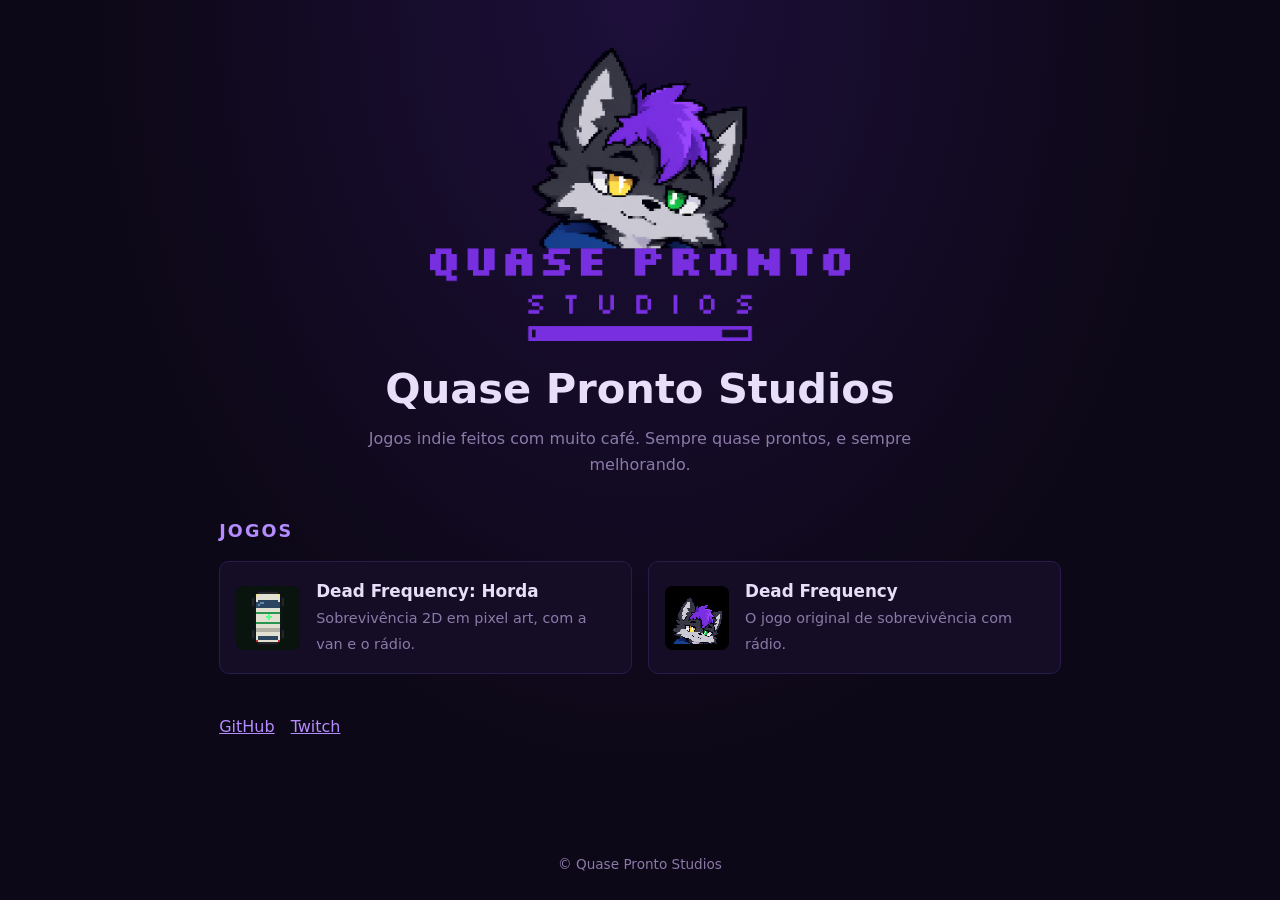
==== index.html @ d12d91fe "Site da organização Quase Pronto Studios Co-Authored-By: Claude Sonnet 5.5 <noreply@anthropic.com> C" ====
<!doctype html>
<html lang="pt-BR">
<head>
<meta charset="utf-8">
<meta name="viewport" content="width=device-width,initial-scale=1">
<title>Quase Pronto Studios</title>
<meta name="description" content="Quase Pronto Studios: jogos indie feitos com muito café e um lobo.">
<link rel="canonical" href="https://studios.teuzin.com.br/">
<link rel="icon" href="assets/quase-pronto-icone.png">
<meta property="og:title" content="Quase Pronto Studios">
<meta property="og:description" content="Jogos indie feitos com muito café e um lobo.">
<meta property="og:image" content="https://studios.teuzin.com.br/assets/quase-pronto-studios.png">
<style>
:root{--bg:#0d0817;--panel:#150d26;--line:#2a1b4d;--p:#782fe0;--pl:#b58cff;--tx:#e8defa;--dim:#8b7aa8}
*{box-sizing:border-box}
body{margin:0;background:radial-gradient(ellipse at 50% 0,#1d0f3a 0,var(--bg) 60%) no-repeat,var(--bg);color:var(--tx);font:16px/1.6 system-ui,-apple-system,"Segoe UI",sans-serif;min-height:100vh;display:flex;flex-direction:column}
main{flex:1;max-width:880px;width:100%;margin:0 auto;padding:3rem 1.2rem}
header{text-align:center}
header img{width:min(420px,80%);height:auto}
h1{margin:.5rem 0 .2rem;font-size:clamp(1.8rem,5vw,2.6rem)}
.lead{color:var(--dim);margin:0 auto 2.5rem;max-width:560px}
h2{font-size:1.1rem;color:var(--pl);text-transform:uppercase;letter-spacing:.12em;margin:0 0 1rem}
.games{display:grid;gap:1rem;grid-template-columns:repeat(auto-fit,minmax(260px,1fr))}
.card{display:flex;gap:1rem;align-items:center;padding:1rem;background:var(--panel);border:1px solid var(--line);border-radius:10px;color:inherit;text-decoration:none;transition:.15s}
.card:hover{border-color:var(--p);transform:translateY(-2px)}
.card img{width:64px;height:64px;image-rendering:pixelated;border-radius:8px;background:#000}
.card b{display:block;font-size:1.05rem}
.card span{color:var(--dim);font-size:.9rem}
.links{margin-top:2.5rem;display:flex;gap:1rem;flex-wrap:wrap}
.links a{color:var(--pl)}
footer{text-align:center;color:var(--dim);font-size:.85rem;padding:1.5rem}
</style>
</head>
<body>
<main>
<header>
<img src="assets/quase-pronto-studios.png" alt="Quase Pronto Studios">
<h1>Quase Pronto Studios</h1>
<p class="lead">Jogos indie feitos com muito café. Sempre quase prontos, e sempre melhorando.</p>
</header>
<h2>Jogos</h2>
<div class="games">
<a class="card" href="https://studios.teuzin.com.br/df-horda/">
<img src="assets/df-horda.png" alt="">
<div><b>Dead Frequency: Horda</b><span>Sobrevivência 2D em pixel art, com a van e o rádio.</span></div>
</a>
<a class="card" href="https://studios.teuzin.com.br/dead-frequency/">
<img src="assets/quase-pronto-icone.png" alt="">
<div><b>Dead Frequency</b><span>O jogo original de sobrevivência com rádio.</span></div>
</a>
</div>
<div class="links">
<a href="https://github.com/QuaseProntoStudios">GitHub</a>
<a href="https://www.twitch.tv/teuzin0dev">Twitch</a>
</div>
</main>
<footer>© Quase Pronto Studios</footer>
</body>
</html>
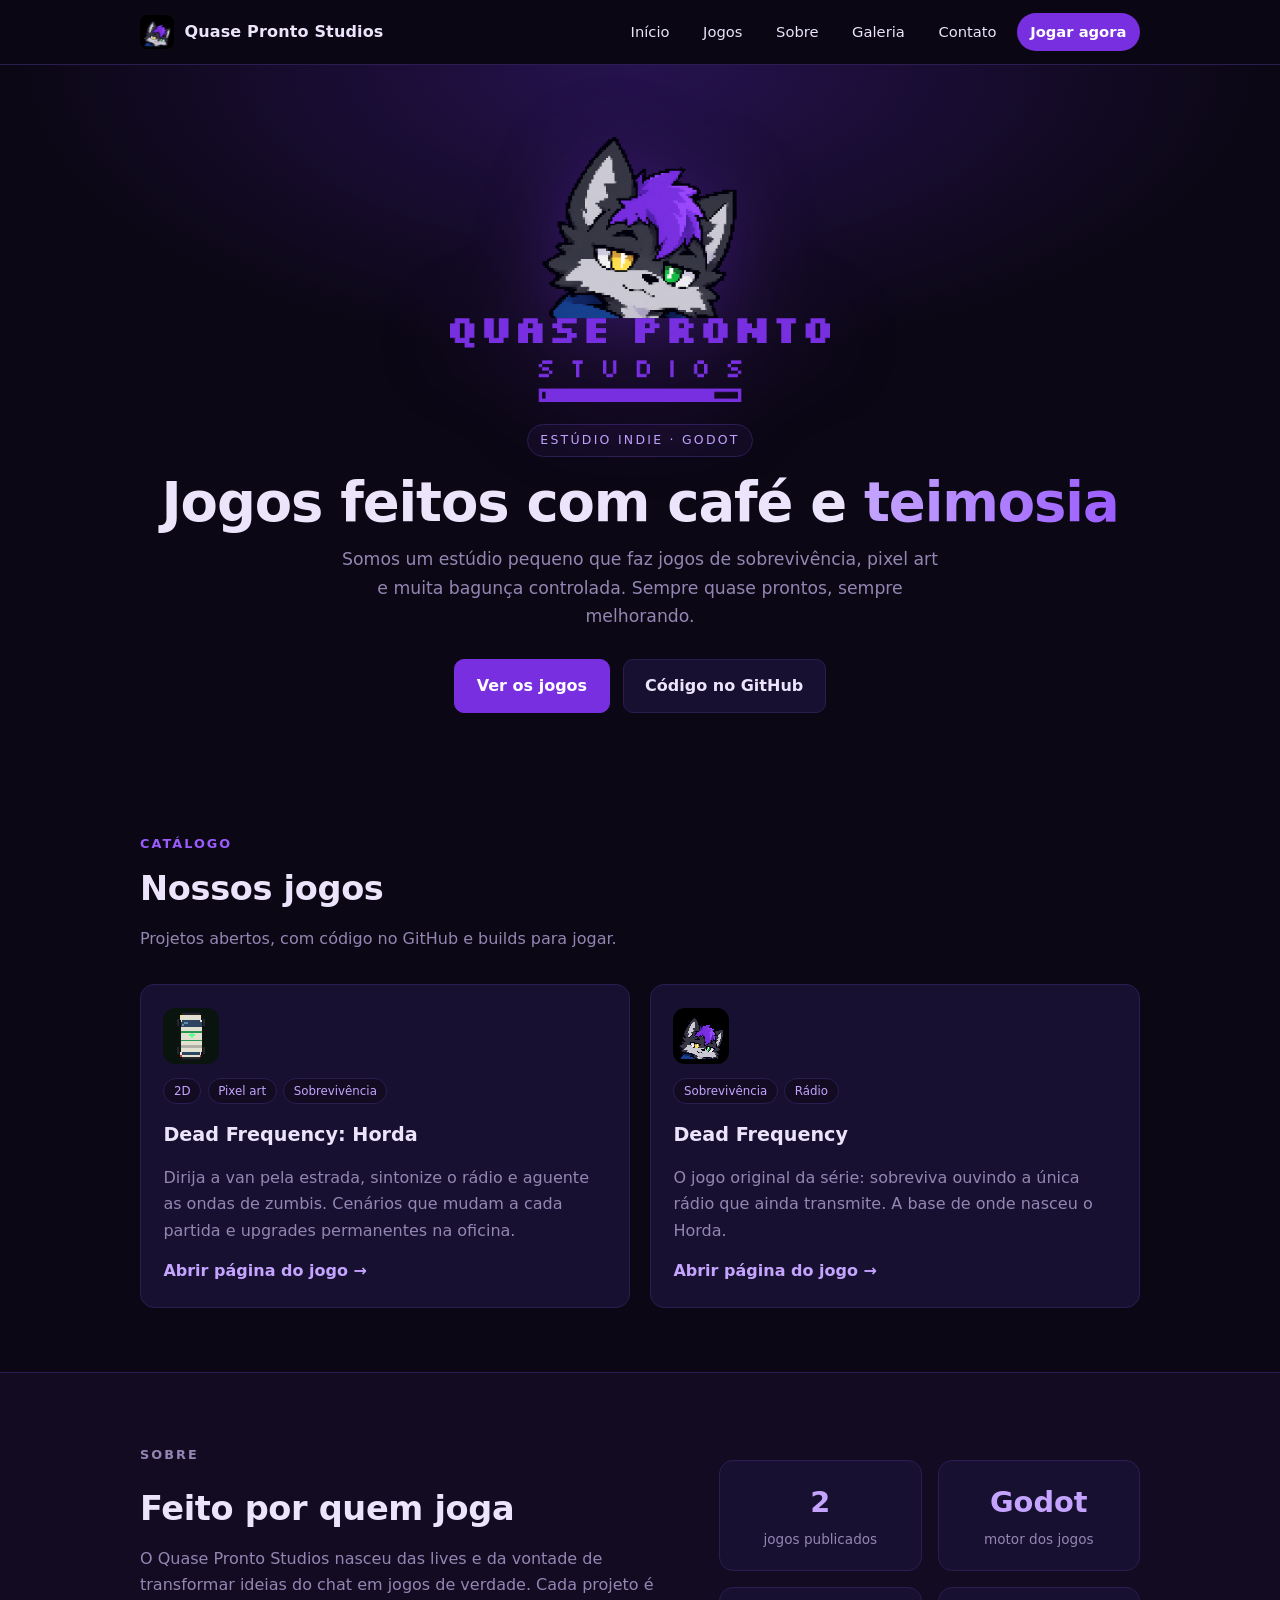
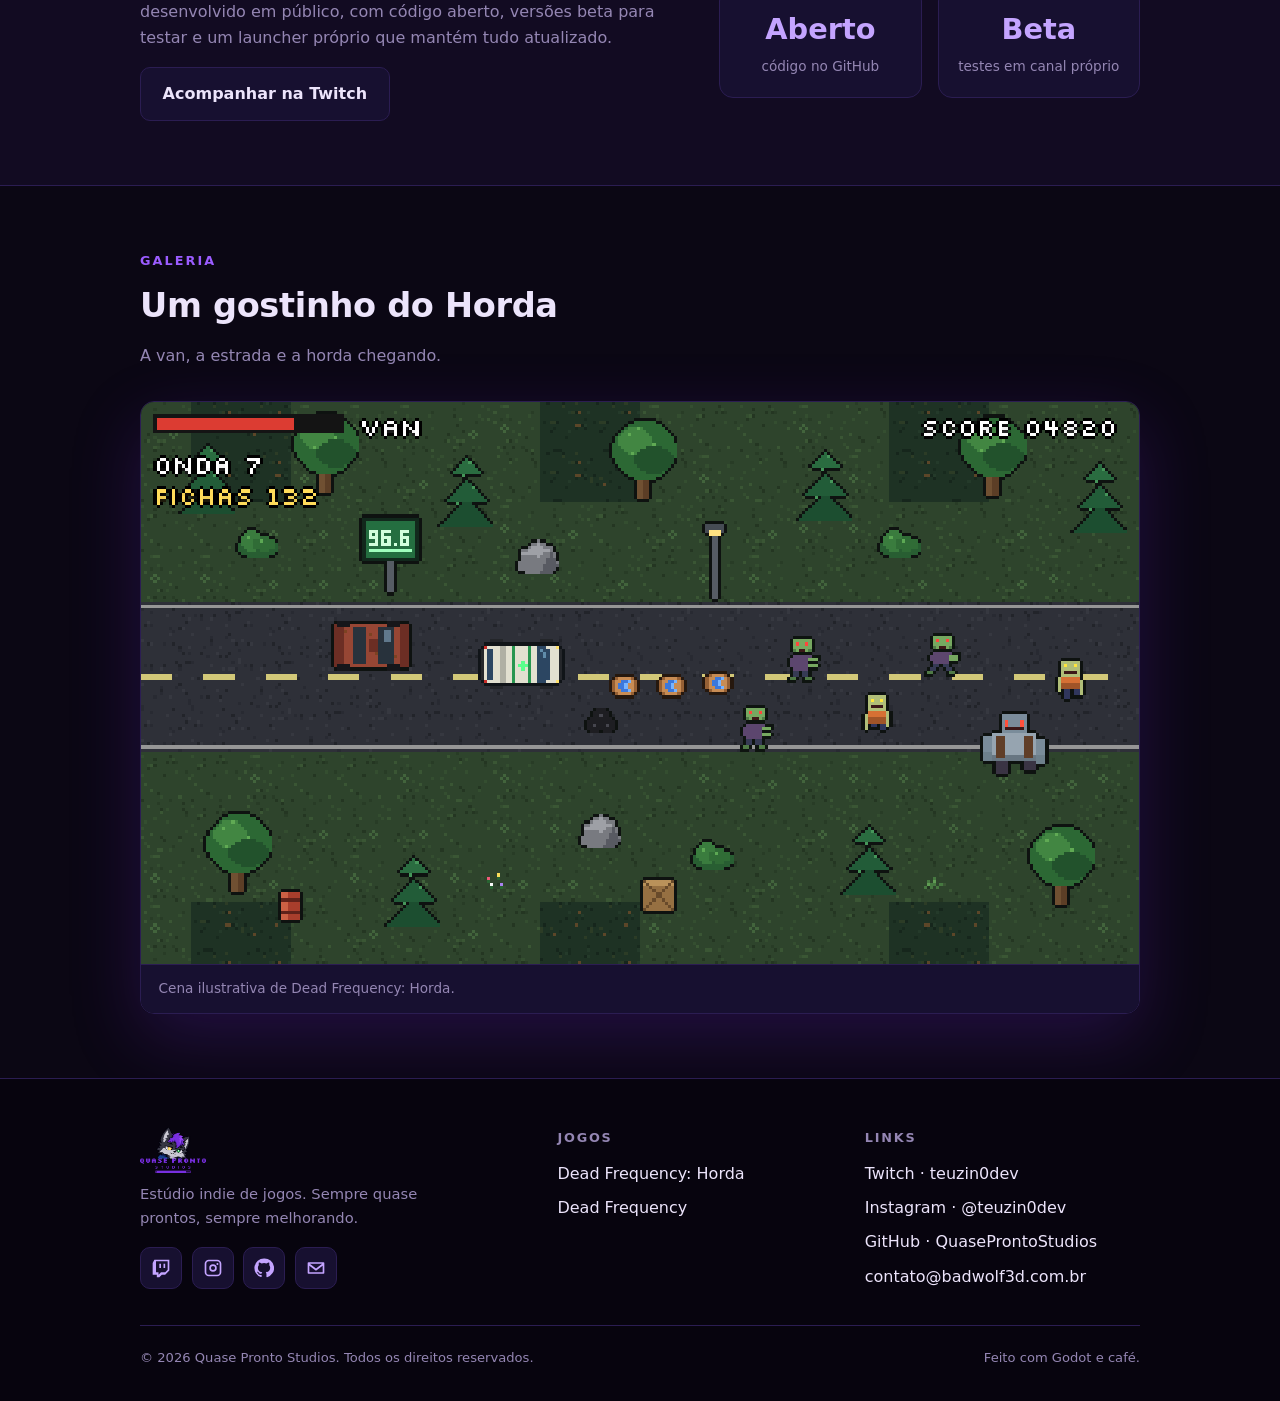
==== commit 11eb91ef: "Site: header, galeria do jogo e rodapé com redes sociais Co-Authored-By: Claude Sonnet 5.5 <noreply@" ====
--- a/index.html
+++ b/index.html
@@ -3,57 +3,217 @@
 <head>
 <meta charset="utf-8">
 <meta name="viewport" content="width=device-width,initial-scale=1">
-<title>Quase Pronto Studios</title>
-<meta name="description" content="Quase Pronto Studios: jogos indie feitos com muito café e um lobo.">
+<title>Quase Pronto Studios — jogos indie</title>
+<meta name="description" content="Quase Pronto Studios: estúdio indie de jogos feitos com Godot. Dead Frequency: Horda, Dead Frequency e mais.">
 <link rel="canonical" href="https://studios.teuzin.com.br/">
 <link rel="icon" href="assets/quase-pronto-icone.png">
+<meta property="og:type" content="website">
 <meta property="og:title" content="Quase Pronto Studios">
-<meta property="og:description" content="Jogos indie feitos com muito café e um lobo.">
-<meta property="og:image" content="https://studios.teuzin.com.br/assets/quase-pronto-studios.png">
+<meta property="og:description" content="Estúdio indie de jogos. Sempre quase pronto, sempre melhorando.">
+<meta property="og:image" content="https://studios.teuzin.com.br/assets/dead-frequency-horda.png">
 <style>
-:root{--bg:#0d0817;--panel:#150d26;--line:#2a1b4d;--p:#782fe0;--pl:#b58cff;--tx:#e8defa;--dim:#8b7aa8}
+:root{--bg:#0b0714;--bg2:#120b22;--panel:#171030;--line:#2b1d52;--p:#782fe0;--p2:#9b5cff;--pl:#c4a4ff;--tx:#ece4fb;--dim:#9486b3;--r:14px}
 *{box-sizing:border-box}
-body{margin:0;background:radial-gradient(ellipse at 50% 0,#1d0f3a 0,var(--bg) 60%) no-repeat,var(--bg);color:var(--tx);font:16px/1.6 system-ui,-apple-system,"Segoe UI",sans-serif;min-height:100vh;display:flex;flex-direction:column}
-main{flex:1;max-width:880px;width:100%;margin:0 auto;padding:3rem 1.2rem}
-header{text-align:center}
-header img{width:min(420px,80%);height:auto}
-h1{margin:.5rem 0 .2rem;font-size:clamp(1.8rem,5vw,2.6rem)}
-.lead{color:var(--dim);margin:0 auto 2.5rem;max-width:560px}
-h2{font-size:1.1rem;color:var(--pl);text-transform:uppercase;letter-spacing:.12em;margin:0 0 1rem}
-.games{display:grid;gap:1rem;grid-template-columns:repeat(auto-fit,minmax(260px,1fr))}
-.card{display:flex;gap:1rem;align-items:center;padding:1rem;background:var(--panel);border:1px solid var(--line);border-radius:10px;color:inherit;text-decoration:none;transition:.15s}
-.card:hover{border-color:var(--p);transform:translateY(-2px)}
-.card img{width:64px;height:64px;image-rendering:pixelated;border-radius:8px;background:#000}
-.card b{display:block;font-size:1.05rem}
-.card span{color:var(--dim);font-size:.9rem}
-.links{margin-top:2.5rem;display:flex;gap:1rem;flex-wrap:wrap}
-.links a{color:var(--pl)}
-footer{text-align:center;color:var(--dim);font-size:.85rem;padding:1.5rem}
+html{scroll-behavior:smooth;scroll-padding-top:76px}
+body{margin:0;background:var(--bg);color:var(--tx);font:16px/1.65 system-ui,-apple-system,"Segoe UI",Roboto,sans-serif;-webkit-font-smoothing:antialiased}
+a{color:var(--pl)}
+img{max-width:100%;display:block}
+.wrap{max-width:1040px;margin:0 auto;padding:0 1.25rem}
+
+/* Header */
+header.top{position:sticky;top:0;z-index:20;background:rgba(11,7,20,.82);backdrop-filter:blur(10px);border-bottom:1px solid var(--line)}
+.bar{display:flex;align-items:center;justify-content:space-between;gap:1rem;height:64px}
+.brand{display:flex;align-items:center;gap:.65rem;color:var(--tx);text-decoration:none;font-weight:700;letter-spacing:.01em}
+.brand img{width:34px;height:34px;border-radius:8px}
+nav{display:flex;gap:.4rem;flex-wrap:wrap;align-items:center}
+nav a{color:var(--tx);text-decoration:none;font-size:.92rem;padding:.45rem .85rem;border-radius:999px;transition:.15s}
+nav a:hover{background:var(--panel);color:var(--pl)}
+nav a.cta{background:var(--p);color:#fff;font-weight:600}
+nav a.cta:hover{background:var(--p2);color:#fff}
+
+/* Hero */
+.hero{padding:4.5rem 0 3.5rem;text-align:center;background:radial-gradient(ellipse 70% 60% at 50% 0,#26124f 0,transparent 70%)}
+.hero img.logo{width:min(380px,78%);margin:0 auto 1.4rem;filter:drop-shadow(0 10px 40px rgba(120,47,224,.35))}
+.eyebrow{display:inline-block;color:var(--pl);font-size:.78rem;letter-spacing:.18em;text-transform:uppercase;border:1px solid var(--line);padding:.3rem .8rem;border-radius:999px;background:var(--bg2)}
+h1{font-size:clamp(2rem,6vw,3.4rem);line-height:1.1;margin:1rem 0 .8rem;letter-spacing:-.02em}
+h1 em{font-style:normal;background:linear-gradient(90deg,var(--pl),var(--p2));-webkit-background-clip:text;background-clip:text;color:transparent}
+.lead{max-width:600px;margin:0 auto 1.8rem;color:var(--dim);font-size:1.08rem}
+.btns{display:flex;gap:.8rem;justify-content:center;flex-wrap:wrap}
+.btn{display:inline-flex;align-items:center;gap:.5rem;padding:.8rem 1.35rem;border-radius:10px;font-weight:600;text-decoration:none;border:1px solid var(--line);color:var(--tx);background:var(--panel);transition:.15s}
+.btn:hover{border-color:var(--p2);transform:translateY(-1px)}
+.btn.primary{background:var(--p);border-color:var(--p);color:#fff}
+.btn.primary:hover{background:var(--p2);border-color:var(--p2)}
+
+/* Sections */
+section{padding:4rem 0}
+section.alt{background:var(--bg2);border-block:1px solid var(--line)}
+.kicker{color:var(--p2);font-size:.8rem;font-weight:700;letter-spacing:.16em;text-transform:uppercase;margin:0 0 .4rem}
+h2{font-size:clamp(1.5rem,4vw,2.1rem);margin:0 0 .6rem;letter-spacing:-.01em}
+.sub{color:var(--dim);max-width:620px;margin:0 0 2rem}
+
+.games{display:grid;gap:1.25rem;grid-template-columns:repeat(auto-fit,minmax(300px,1fr))}
+.card{background:var(--panel);border:1px solid var(--line);border-radius:var(--r);padding:1.4rem;display:flex;flex-direction:column;gap:.9rem;transition:.2s}
+.card:hover{border-color:var(--p);transform:translateY(-3px);box-shadow:0 14px 40px rgba(0,0,0,.35)}
+.card .ico{width:56px;height:56px;border-radius:12px;background:#000;image-rendering:pixelated}
+.card h3{margin:0;font-size:1.2rem}
+.card p{margin:0;color:var(--dim);flex:1}
+.tags{display:flex;gap:.4rem;flex-wrap:wrap}
+.tag{font-size:.74rem;color:var(--pl);border:1px solid var(--line);padding:.15rem .6rem;border-radius:999px;background:var(--bg2)}
+.card a.go{color:var(--pl);font-weight:600;text-decoration:none}
+.card a.go:hover{text-decoration:underline}
+
+.about{display:grid;gap:2rem;grid-template-columns:1.3fr 1fr;align-items:center}
+.about p{color:var(--dim);margin:.4rem 0 1rem}
+.stats{display:grid;grid-template-columns:repeat(2,1fr);gap:1rem}
+.stat{background:var(--panel);border:1px solid var(--line);border-radius:var(--r);padding:1.1rem;text-align:center}
+.stat b{display:block;font-size:1.8rem;color:var(--pl)}
+.stat span{color:var(--dim);font-size:.85rem}
+
+/* Showcase */
+.shot{margin-top:1.5rem;border-radius:var(--r);overflow:hidden;border:1px solid var(--line);box-shadow:0 24px 70px rgba(120,47,224,.22)}
+.shot img{width:100%;height:auto;image-rendering:pixelated}
+.shot figcaption{padding:.8rem 1.1rem;color:var(--dim);font-size:.85rem;background:var(--panel);border-top:1px solid var(--line)}
+
+/* Footer */
+footer{background:#07040e;border-top:1px solid var(--line);padding:3rem 0 2rem}
+.fgrid{display:grid;gap:2rem;grid-template-columns:1.4fr 1fr 1fr}
+footer h4{margin:0 0 .8rem;font-size:.8rem;letter-spacing:.14em;text-transform:uppercase;color:var(--dim)}
+footer ul{list-style:none;margin:0;padding:0;display:grid;gap:.5rem}
+footer a{color:var(--tx);text-decoration:none}
+footer a:hover{color:var(--pl)}
+footer .fb p{color:var(--dim);margin:.6rem 0 0;max-width:300px;font-size:.92rem}
+footer .fb img{height:46px;width:auto}
+.social{display:flex;gap:.6rem;flex-wrap:wrap;margin-top:1rem}
+.social a{display:inline-flex;align-items:center;justify-content:center;width:42px;height:42px;border-radius:10px;border:1px solid var(--line);background:var(--panel);transition:.15s}
+.social a:hover{border-color:var(--p2);background:#1e1440;transform:translateY(-2px)}
+.social svg{width:20px;height:20px;fill:var(--pl)}
+.copy{margin-top:2.2rem;padding-top:1.3rem;border-top:1px solid var(--line);color:var(--dim);font-size:.82rem;display:flex;justify-content:space-between;gap:1rem;flex-wrap:wrap}
+
+@media(max-width:760px){
+  nav a:not(.cta){display:none}
+  .about,.fgrid{grid-template-columns:1fr}
+  section{padding:3rem 0}
+}
 </style>
 </head>
 <body>
+
+<header class="top">
+  <div class="wrap bar">
+    <a class="brand" href="#inicio"><img src="assets/quase-pronto-icone.png" alt=""><span>Quase Pronto Studios</span></a>
+    <nav aria-label="Principal">
+      <a href="#inicio">Início</a>
+      <a href="#jogos">Jogos</a>
+      <a href="#sobre">Sobre</a>
+      <a href="#galeria">Galeria</a>
+      <a href="#contato">Contato</a>
+      <a class="cta" href="https://studios.teuzin.com.br/df-horda/">Jogar agora</a>
+    </nav>
+  </div>
+</header>
+
 <main>
-<header>
-<img src="assets/quase-pronto-studios.png" alt="Quase Pronto Studios">
-<h1>Quase Pronto Studios</h1>
-<p class="lead">Jogos indie feitos com muito café. Sempre quase prontos, e sempre melhorando.</p>
-</header>
-<h2>Jogos</h2>
-<div class="games">
-<a class="card" href="https://studios.teuzin.com.br/df-horda/">
-<img src="assets/df-horda.png" alt="">
-<div><b>Dead Frequency: Horda</b><span>Sobrevivência 2D em pixel art, com a van e o rádio.</span></div>
-</a>
-<a class="card" href="https://studios.teuzin.com.br/dead-frequency/">
-<img src="assets/quase-pronto-icone.png" alt="">
-<div><b>Dead Frequency</b><span>O jogo original de sobrevivência com rádio.</span></div>
-</a>
+<div class="hero" id="inicio">
+  <div class="wrap">
+    <img class="logo" src="assets/quase-pronto-studios.png" alt="Quase Pronto Studios">
+    <span class="eyebrow">Estúdio indie · Godot</span>
+    <h1>Jogos feitos com café e <em>teimosia</em></h1>
+    <p class="lead">Somos um estúdio pequeno que faz jogos de sobrevivência, pixel art e muita bagunça controlada. Sempre quase prontos, sempre melhorando.</p>
+    <div class="btns">
+      <a class="btn primary" href="#jogos">Ver os jogos</a>
+      <a class="btn" href="https://github.com/QuaseProntoStudios">Código no GitHub</a>
+    </div>
+  </div>
 </div>
-<div class="links">
-<a href="https://github.com/QuaseProntoStudios">GitHub</a>
-<a href="https://www.twitch.tv/teuzin0dev">Twitch</a>
-</div>
+
+<section id="jogos">
+  <div class="wrap">
+    <p class="kicker">Catálogo</p>
+    <h2>Nossos jogos</h2>
+    <p class="sub">Projetos abertos, com código no GitHub e builds para jogar.</p>
+    <div class="games">
+      <article class="card">
+        <img class="ico" src="assets/df-horda.png" alt="">
+        <div class="tags"><span class="tag">2D</span><span class="tag">Pixel art</span><span class="tag">Sobrevivência</span></div>
+        <h3>Dead Frequency: Horda</h3>
+        <p>Dirija a van pela estrada, sintonize o rádio e aguente as ondas de zumbis. Cenários que mudam a cada partida e upgrades permanentes na oficina.</p>
+        <a class="go" href="https://studios.teuzin.com.br/df-horda/">Abrir página do jogo →</a>
+      </article>
+      <article class="card">
+        <img class="ico" src="assets/quase-pronto-icone.png" alt="">
+        <div class="tags"><span class="tag">Sobrevivência</span><span class="tag">Rádio</span></div>
+        <h3>Dead Frequency</h3>
+        <p>O jogo original da série: sobreviva ouvindo a única rádio que ainda transmite. A base de onde nasceu o Horda.</p>
+        <a class="go" href="https://studios.teuzin.com.br/dead-frequency/">Abrir página do jogo →</a>
+      </article>
+    </div>
+  </div>
+</section>
+
+<section class="alt" id="sobre">
+  <div class="wrap about">
+    <div>
+      <p class="kicker">Sobre</p>
+      <h2>Feito por quem joga</h2>
+      <p>O Quase Pronto Studios nasceu das lives e da vontade de transformar ideias do chat em jogos de verdade. Cada projeto é desenvolvido em público, com código aberto, versões beta para testar e um launcher próprio que mantém tudo atualizado.</p>
+      <div class="btns" style="justify-content:flex-start">
+        <a class="btn" href="https://www.twitch.tv/teuzin0dev">Acompanhar na Twitch</a>
+      </div>
+    </div>
+    <div class="stats">
+      <div class="stat"><b>2</b><span>jogos publicados</span></div>
+      <div class="stat"><b>Godot</b><span>motor dos jogos</span></div>
+      <div class="stat"><b>Aberto</b><span>código no GitHub</span></div>
+      <div class="stat"><b>Beta</b><span>testes em canal próprio</span></div>
+    </div>
+  </div>
+</section>
+
+<section id="galeria">
+  <div class="wrap">
+    <p class="kicker">Galeria</p>
+    <h2>Um gostinho do Horda</h2>
+    <p class="sub">A van, a estrada e a horda chegando.</p>
+    <figure class="shot" style="margin:0">
+      <img src="assets/dead-frequency-horda.png" alt="Cena ilustrativa de Dead Frequency: Horda: uma van numa estrada cercada por zumbis" width="1280" height="720" loading="lazy">
+      <figcaption>Cena ilustrativa de Dead Frequency: Horda.</figcaption>
+    </figure>
+  </div>
+</section>
 </main>
-<footer>© Quase Pronto Studios</footer>
+
+<footer id="contato">
+  <div class="wrap">
+    <div class="fgrid">
+      <div class="fb">
+        <img src="assets/quase-pronto-studios.png" alt="Quase Pronto Studios">
+        <p>Estúdio indie de jogos. Sempre quase prontos, sempre melhorando.</p>
+        <div class="social" aria-label="Redes sociais">
+          <a href="https://www.twitch.tv/teuzin0dev" aria-label="Twitch" title="Twitch"><svg viewBox="0 0 24 24"><path d="M4 2 2 6v14h5v3h3l3-3h4l5-5V2H4Zm16 12-3 3h-5l-3 3v-3H6V4h14v10Zm-3-7h-2v5h2V7Zm-5 0h-2v5h2V7Z"/></svg></a>
+          <a href="https://www.instagram.com/teuzin0dev" aria-label="Instagram" title="Instagram"><svg viewBox="0 0 24 24"><path d="M7 2h10a5 5 0 0 1 5 5v10a5 5 0 0 1-5 5H7a5 5 0 0 1-5-5V7a5 5 0 0 1 5-5Zm0 2a3 3 0 0 0-3 3v10a3 3 0 0 0 3 3h10a3 3 0 0 0 3-3V7a3 3 0 0 0-3-3H7Zm5 3.5A4.5 4.5 0 1 1 7.5 12 4.5 4.5 0 0 1 12 7.5Zm0 2A2.5 2.5 0 1 0 14.5 12 2.5 2.5 0 0 0 12 9.5ZM17.3 6a1.2 1.2 0 1 1-1.2 1.2A1.2 1.2 0 0 1 17.3 6Z"/></svg></a>
+          <a href="https://github.com/QuaseProntoStudios" aria-label="GitHub" title="GitHub"><svg viewBox="0 0 24 24"><path d="M12 .5a11.5 11.5 0 0 0-3.64 22.41c.58.1.79-.25.79-.56v-2c-3.2.7-3.88-1.37-3.88-1.37-.52-1.33-1.28-1.69-1.28-1.69-1.05-.72.08-.7.08-.7 1.16.08 1.77 1.19 1.77 1.19 1.03 1.77 2.7 1.26 3.36.96.1-.75.4-1.26.73-1.55-2.55-.29-5.24-1.28-5.24-5.69 0-1.26.45-2.28 1.19-3.09-.12-.29-.52-1.46.11-3.05 0 0 .97-.31 3.17 1.18a11 11 0 0 1 5.77 0c2.2-1.49 3.17-1.18 3.17-1.18.63 1.59.23 2.76.11 3.05.74.81 1.19 1.83 1.19 3.09 0 4.42-2.69 5.39-5.25 5.68.41.36.78 1.06.78 2.14v3.17c0 .31.21.67.8.56A11.5 11.5 0 0 0 12 .5Z"/></svg></a>
+          <a href="mailto:contato@badwolf3d.com.br" aria-label="E-mail" title="E-mail"><svg viewBox="0 0 24 24"><path d="M3 5h18a1 1 0 0 1 1 1v12a1 1 0 0 1-1 1H3a1 1 0 0 1-1-1V6a1 1 0 0 1 1-1Zm1.6 2L12 12.6 19.4 7H4.6ZM4 17h16V9.2l-8 6-8-6V17Z"/></svg></a>
+        </div>
+      </div>
+      <div>
+        <h4>Jogos</h4>
+        <ul>
+          <li><a href="https://studios.teuzin.com.br/df-horda/">Dead Frequency: Horda</a></li>
+          <li><a href="https://studios.teuzin.com.br/dead-frequency/">Dead Frequency</a></li>
+        </ul>
+      </div>
+      <div>
+        <h4>Links</h4>
+        <ul>
+          <li><a href="https://www.twitch.tv/teuzin0dev">Twitch · teuzin0dev</a></li>
+          <li><a href="https://www.instagram.com/teuzin0dev">Instagram · @teuzin0dev</a></li>
+          <li><a href="https://github.com/QuaseProntoStudios">GitHub · QuaseProntoStudios</a></li>
+          <li><a href="mailto:contato@badwolf3d.com.br">contato@badwolf3d.com.br</a></li>
+        </ul>
+      </div>
+    </div>
+    <div class="copy"><span>© 2026 Quase Pronto Studios. Todos os direitos reservados.</span><span>Feito com Godot e café.</span></div>
+  </div>
+</footer>
 </body>
 </html>
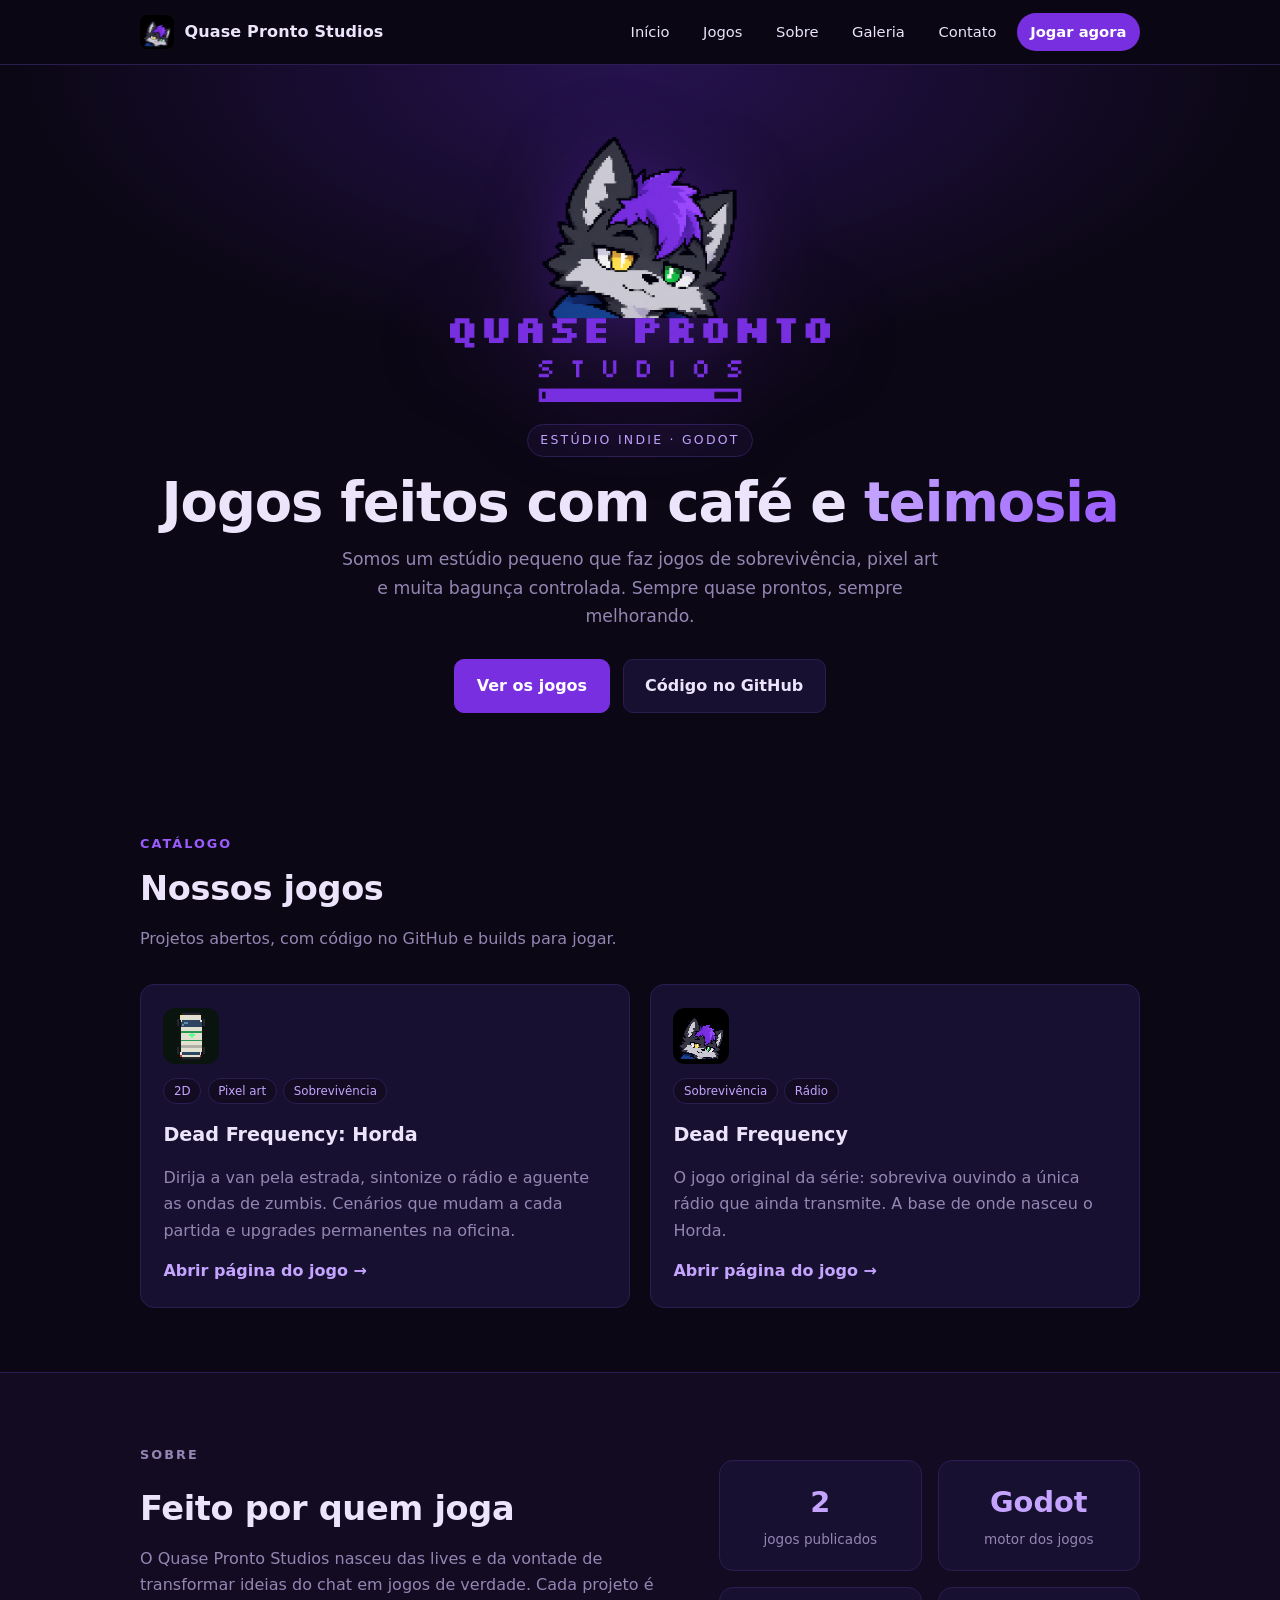
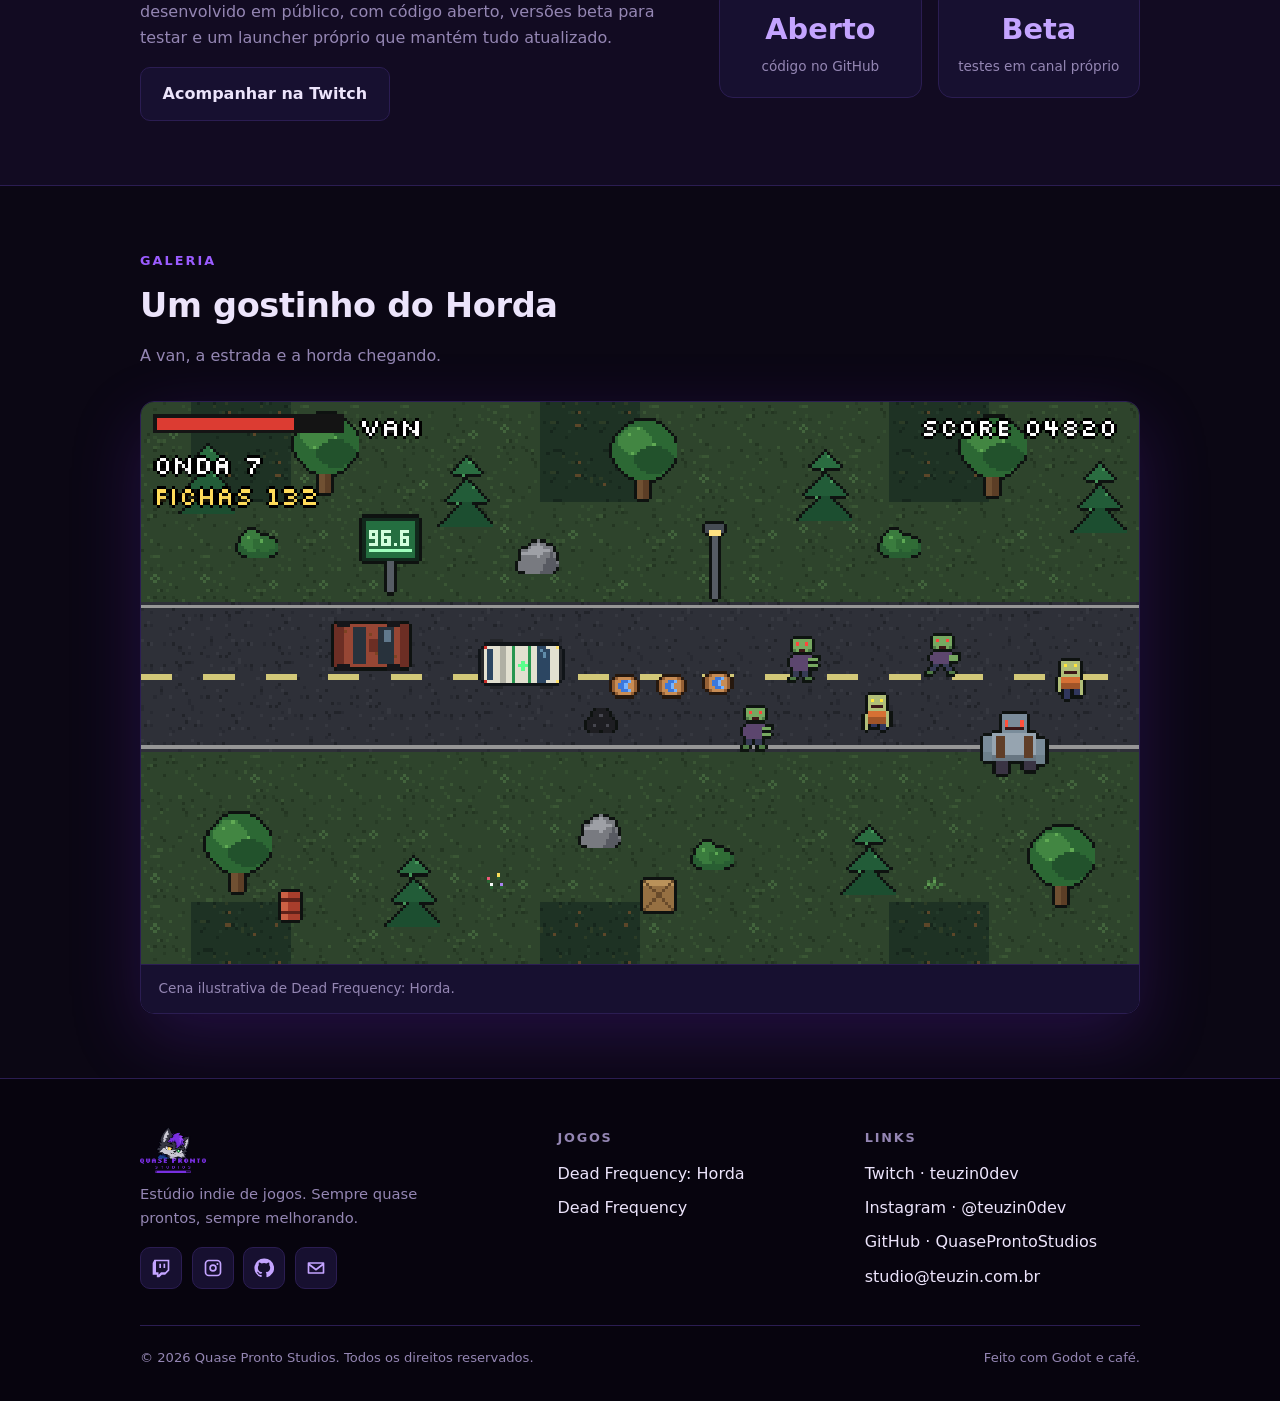
==== commit 9593e583: "Site: e-mail de contato studio@teuzin.com.br Co-Authored-By: Claude Sonnet 5.5 <noreply@anthropic.co" ====
--- a/index.html
+++ b/index.html
@@ -192,7 +192,7 @@
           <a href="https://www.twitch.tv/teuzin0dev" aria-label="Twitch" title="Twitch"><svg viewBox="0 0 24 24"><path d="M4 2 2 6v14h5v3h3l3-3h4l5-5V2H4Zm16 12-3 3h-5l-3 3v-3H6V4h14v10Zm-3-7h-2v5h2V7Zm-5 0h-2v5h2V7Z"/></svg></a>
           <a href="https://www.instagram.com/teuzin0dev" aria-label="Instagram" title="Instagram"><svg viewBox="0 0 24 24"><path d="M7 2h10a5 5 0 0 1 5 5v10a5 5 0 0 1-5 5H7a5 5 0 0 1-5-5V7a5 5 0 0 1 5-5Zm0 2a3 3 0 0 0-3 3v10a3 3 0 0 0 3 3h10a3 3 0 0 0 3-3V7a3 3 0 0 0-3-3H7Zm5 3.5A4.5 4.5 0 1 1 7.5 12 4.5 4.5 0 0 1 12 7.5Zm0 2A2.5 2.5 0 1 0 14.5 12 2.5 2.5 0 0 0 12 9.5ZM17.3 6a1.2 1.2 0 1 1-1.2 1.2A1.2 1.2 0 0 1 17.3 6Z"/></svg></a>
           <a href="https://github.com/QuaseProntoStudios" aria-label="GitHub" title="GitHub"><svg viewBox="0 0 24 24"><path d="M12 .5a11.5 11.5 0 0 0-3.64 22.41c.58.1.79-.25.79-.56v-2c-3.2.7-3.88-1.37-3.88-1.37-.52-1.33-1.28-1.69-1.28-1.69-1.05-.72.08-.7.08-.7 1.16.08 1.77 1.19 1.77 1.19 1.03 1.77 2.7 1.26 3.36.96.1-.75.4-1.26.73-1.55-2.55-.29-5.24-1.28-5.24-5.69 0-1.26.45-2.28 1.19-3.09-.12-.29-.52-1.46.11-3.05 0 0 .97-.31 3.17 1.18a11 11 0 0 1 5.77 0c2.2-1.49 3.17-1.18 3.17-1.18.63 1.59.23 2.76.11 3.05.74.81 1.19 1.83 1.19 3.09 0 4.42-2.69 5.39-5.25 5.68.41.36.78 1.06.78 2.14v3.17c0 .31.21.67.8.56A11.5 11.5 0 0 0 12 .5Z"/></svg></a>
-          <a href="mailto:contato@badwolf3d.com.br" aria-label="E-mail" title="E-mail"><svg viewBox="0 0 24 24"><path d="M3 5h18a1 1 0 0 1 1 1v12a1 1 0 0 1-1 1H3a1 1 0 0 1-1-1V6a1 1 0 0 1 1-1Zm1.6 2L12 12.6 19.4 7H4.6ZM4 17h16V9.2l-8 6-8-6V17Z"/></svg></a>
+          <a href="mailto:studio@teuzin.com.br" aria-label="E-mail" title="E-mail"><svg viewBox="0 0 24 24"><path d="M3 5h18a1 1 0 0 1 1 1v12a1 1 0 0 1-1 1H3a1 1 0 0 1-1-1V6a1 1 0 0 1 1-1Zm1.6 2L12 12.6 19.4 7H4.6ZM4 17h16V9.2l-8 6-8-6V17Z"/></svg></a>
         </div>
       </div>
       <div>
@@ -208,7 +208,7 @@
           <li><a href="https://www.twitch.tv/teuzin0dev">Twitch · teuzin0dev</a></li>
           <li><a href="https://www.instagram.com/teuzin0dev">Instagram · @teuzin0dev</a></li>
           <li><a href="https://github.com/QuaseProntoStudios">GitHub · QuaseProntoStudios</a></li>
-          <li><a href="mailto:contato@badwolf3d.com.br">contato@badwolf3d.com.br</a></li>
+          <li><a href="mailto:studio@teuzin.com.br">studio@teuzin.com.br</a></li>
         </ul>
       </div>
     </div>
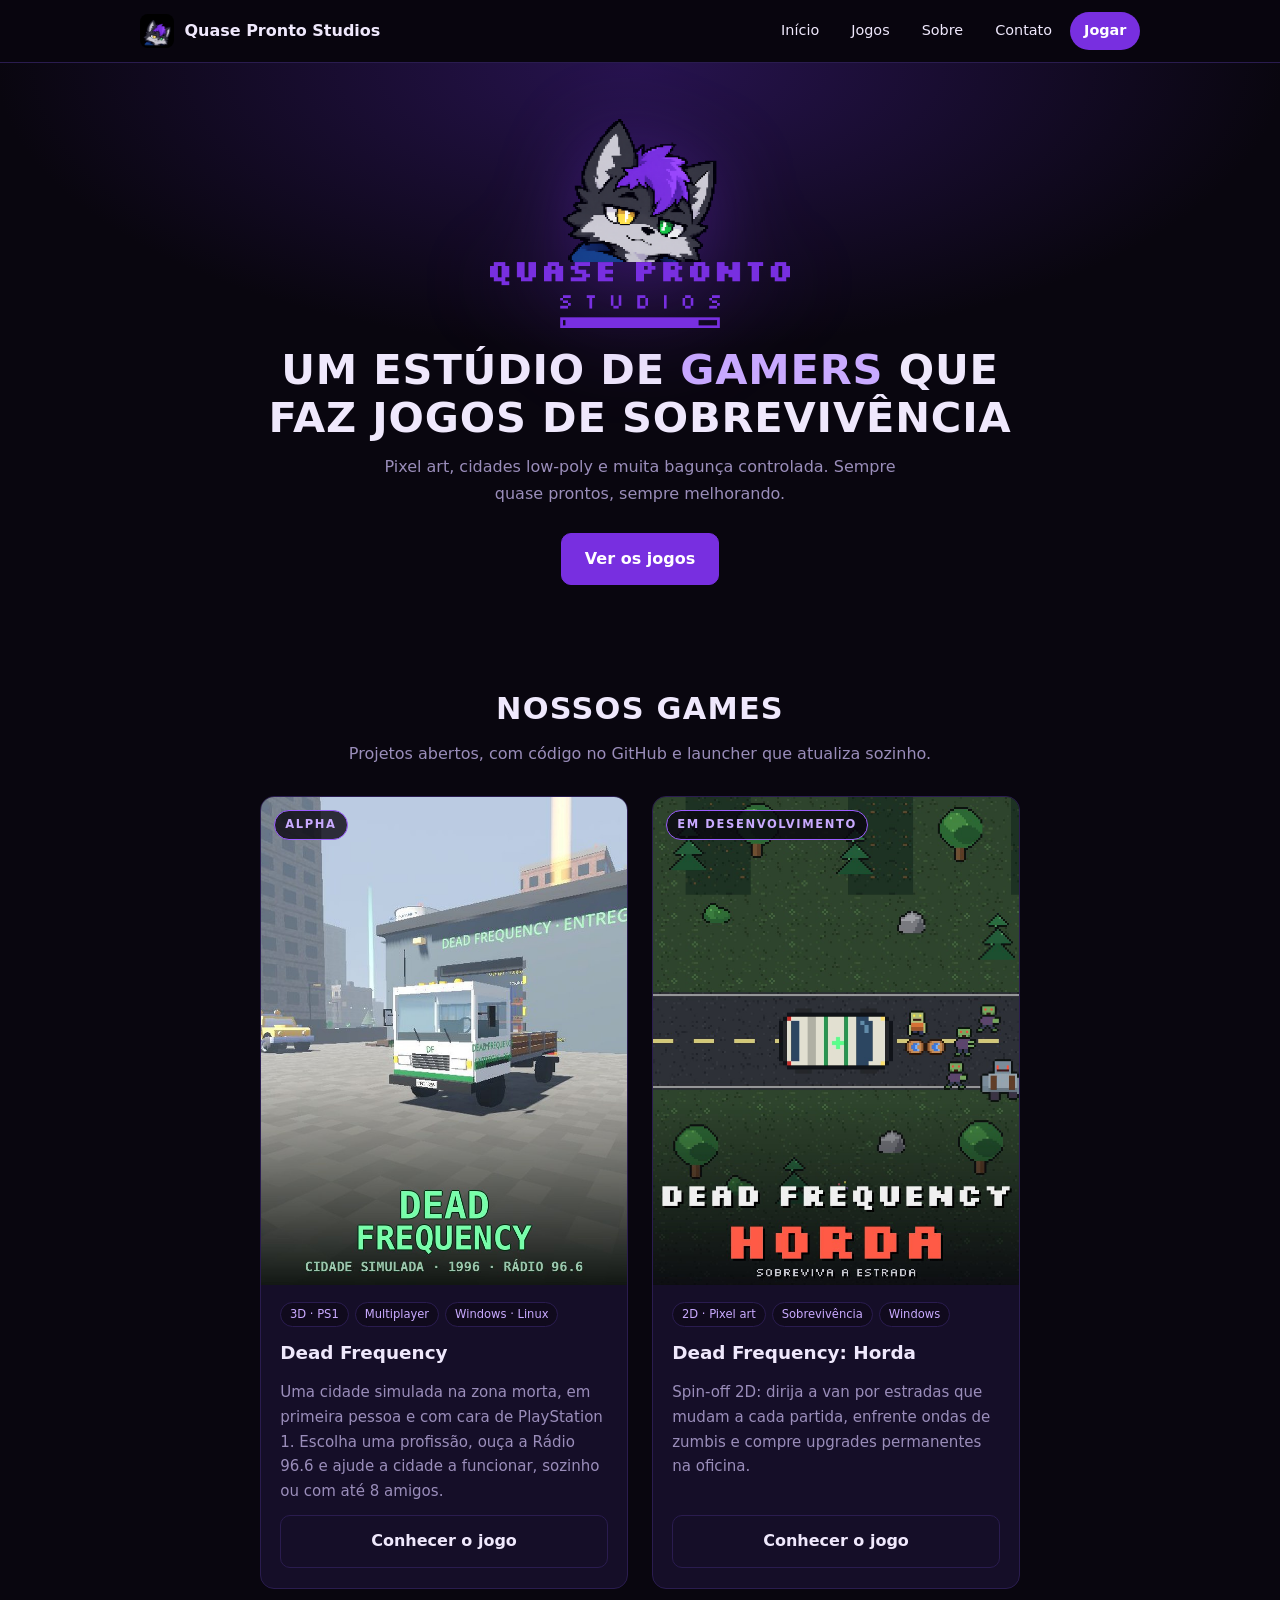
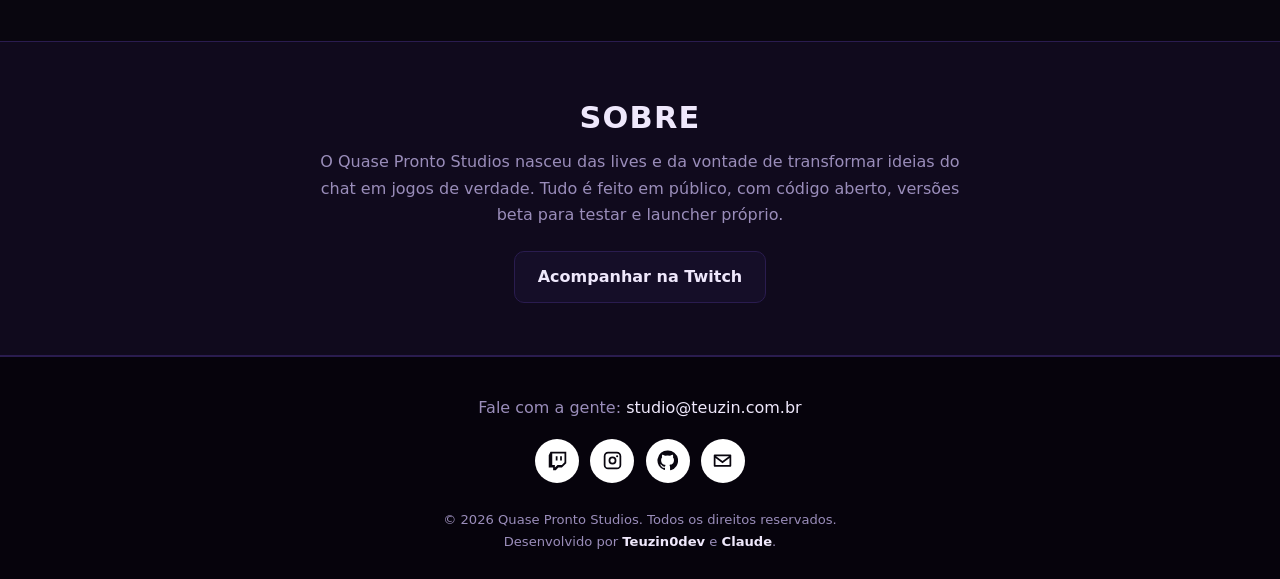
==== commit 5adeb225: "Site no estilo Pulsatrix: hero, capas dos jogos, rodapé com créditos Co-Authored-By: Claude Sonnet 5" ====
--- a/index.html
+++ b/index.html
@@ -4,96 +4,74 @@
 <meta charset="utf-8">
 <meta name="viewport" content="width=device-width,initial-scale=1">
 <title>Quase Pronto Studios — jogos indie</title>
-<meta name="description" content="Quase Pronto Studios: estúdio indie de jogos feitos com Godot. Dead Frequency: Horda, Dead Frequency e mais.">
+<meta name="description" content="Quase Pronto Studios: estúdio indie de jogos feitos com Godot. Dead Frequency e Dead Frequency: Horda.">
 <link rel="canonical" href="https://studios.teuzin.com.br/">
 <link rel="icon" href="assets/quase-pronto-icone.png">
 <meta property="og:type" content="website">
 <meta property="og:title" content="Quase Pronto Studios">
-<meta property="og:description" content="Estúdio indie de jogos. Sempre quase pronto, sempre melhorando.">
-<meta property="og:image" content="https://studios.teuzin.com.br/assets/dead-frequency-horda.png">
+<meta property="og:description" content="Estúdio indie de jogos. Sempre quase prontos, sempre melhorando.">
+<meta property="og:image" content="https://studios.teuzin.com.br/assets/capa-horda.jpg">
 <style>
-:root{--bg:#0b0714;--bg2:#120b22;--panel:#171030;--line:#2b1d52;--p:#782fe0;--p2:#9b5cff;--pl:#c4a4ff;--tx:#ece4fb;--dim:#9486b3;--r:14px}
+:root{--bg:#09060f;--bg2:#100a1d;--panel:#150e28;--line:#2a1c4f;--p:#782fe0;--p2:#9b5cff;--pl:#c9aaff;--tx:#efe8fc;--dim:#9a8dba}
 *{box-sizing:border-box}
-html{scroll-behavior:smooth;scroll-padding-top:76px}
+html{scroll-behavior:smooth;scroll-padding-top:70px}
 body{margin:0;background:var(--bg);color:var(--tx);font:16px/1.65 system-ui,-apple-system,"Segoe UI",Roboto,sans-serif;-webkit-font-smoothing:antialiased}
-a{color:var(--pl)}
-img{max-width:100%;display:block}
+a{color:var(--pl)}img{max-width:100%;display:block}
 .wrap{max-width:1040px;margin:0 auto;padding:0 1.25rem}
 
-/* Header */
-header.top{position:sticky;top:0;z-index:20;background:rgba(11,7,20,.82);backdrop-filter:blur(10px);border-bottom:1px solid var(--line)}
-.bar{display:flex;align-items:center;justify-content:space-between;gap:1rem;height:64px}
-.brand{display:flex;align-items:center;gap:.65rem;color:var(--tx);text-decoration:none;font-weight:700;letter-spacing:.01em}
+header.top{position:sticky;top:0;z-index:20;background:rgba(9,6,15,.85);backdrop-filter:blur(10px);border-bottom:1px solid var(--line)}
+.bar{display:flex;align-items:center;justify-content:space-between;gap:1rem;height:62px}
+.brand{display:flex;align-items:center;gap:.65rem;color:var(--tx);text-decoration:none;font-weight:700}
 .brand img{width:34px;height:34px;border-radius:8px}
-nav{display:flex;gap:.4rem;flex-wrap:wrap;align-items:center}
-nav a{color:var(--tx);text-decoration:none;font-size:.92rem;padding:.45rem .85rem;border-radius:999px;transition:.15s}
+nav{display:flex;gap:.3rem;align-items:center}
+nav a{color:var(--tx);text-decoration:none;font-size:.9rem;padding:.45rem .85rem;border-radius:999px;transition:.15s}
 nav a:hover{background:var(--panel);color:var(--pl)}
 nav a.cta{background:var(--p);color:#fff;font-weight:600}
-nav a.cta:hover{background:var(--p2);color:#fff}
+nav a.cta:hover{background:var(--p2)}
 
-/* Hero */
-.hero{padding:4.5rem 0 3.5rem;text-align:center;background:radial-gradient(ellipse 70% 60% at 50% 0,#26124f 0,transparent 70%)}
-.hero img.logo{width:min(380px,78%);margin:0 auto 1.4rem;filter:drop-shadow(0 10px 40px rgba(120,47,224,.35))}
-.eyebrow{display:inline-block;color:var(--pl);font-size:.78rem;letter-spacing:.18em;text-transform:uppercase;border:1px solid var(--line);padding:.3rem .8rem;border-radius:999px;background:var(--bg2)}
-h1{font-size:clamp(2rem,6vw,3.4rem);line-height:1.1;margin:1rem 0 .8rem;letter-spacing:-.02em}
-h1 em{font-style:normal;background:linear-gradient(90deg,var(--pl),var(--p2));-webkit-background-clip:text;background-clip:text;color:transparent}
-.lead{max-width:600px;margin:0 auto 1.8rem;color:var(--dim);font-size:1.08rem}
-.btns{display:flex;gap:.8rem;justify-content:center;flex-wrap:wrap}
-.btn{display:inline-flex;align-items:center;gap:.5rem;padding:.8rem 1.35rem;border-radius:10px;font-weight:600;text-decoration:none;border:1px solid var(--line);color:var(--tx);background:var(--panel);transition:.15s}
+.hero{padding:3.5rem 0 3rem;text-align:center;background:radial-gradient(ellipse 70% 70% at 50% 0,#27134f 0,transparent 72%)}
+.hero img{width:min(300px,70%);margin:0 auto 1.1rem;filter:drop-shadow(0 10px 40px rgba(120,47,224,.4))}
+h1{font-size:clamp(1.6rem,5vw,2.6rem);line-height:1.15;margin:0 auto .8rem;max-width:760px;text-transform:uppercase;letter-spacing:.02em}
+h1 em{font-style:normal;color:var(--pl)}
+.lead{max-width:560px;margin:0 auto 1.6rem;color:var(--dim)}
+.btn{display:inline-block;padding:.75rem 1.4rem;border-radius:10px;font-weight:600;text-decoration:none;border:1px solid var(--line);color:var(--tx);background:var(--panel);transition:.15s}
 .btn:hover{border-color:var(--p2);transform:translateY(-1px)}
 .btn.primary{background:var(--p);border-color:var(--p);color:#fff}
 .btn.primary:hover{background:var(--p2);border-color:var(--p2)}
 
-/* Sections */
-section{padding:4rem 0}
+section{padding:3.2rem 0}
 section.alt{background:var(--bg2);border-block:1px solid var(--line)}
-.kicker{color:var(--p2);font-size:.8rem;font-weight:700;letter-spacing:.16em;text-transform:uppercase;margin:0 0 .4rem}
-h2{font-size:clamp(1.5rem,4vw,2.1rem);margin:0 0 .6rem;letter-spacing:-.01em}
-.sub{color:var(--dim);max-width:620px;margin:0 0 2rem}
+h2{font-size:clamp(1.4rem,4vw,1.9rem);margin:0 0 .4rem;text-transform:uppercase;letter-spacing:.04em}
+.sub{color:var(--dim);margin:0 0 1.8rem}
 
-.games{display:grid;gap:1.25rem;grid-template-columns:repeat(auto-fit,minmax(300px,1fr))}
-.card{background:var(--panel);border:1px solid var(--line);border-radius:var(--r);padding:1.4rem;display:flex;flex-direction:column;gap:.9rem;transition:.2s}
-.card:hover{border-color:var(--p);transform:translateY(-3px);box-shadow:0 14px 40px rgba(0,0,0,.35)}
-.card .ico{width:56px;height:56px;border-radius:12px;background:#000;image-rendering:pixelated}
-.card h3{margin:0;font-size:1.2rem}
-.card p{margin:0;color:var(--dim);flex:1}
+.games{display:grid;gap:1.5rem;grid-template-columns:repeat(auto-fit,minmax(280px,1fr));max-width:760px;margin:0 auto}
+.game{background:var(--panel);border:1px solid var(--line);border-radius:14px;overflow:hidden;display:flex;flex-direction:column;transition:.2s}
+.game:hover{border-color:var(--p);transform:translateY(-4px);box-shadow:0 18px 50px rgba(120,47,224,.25)}
+.cover{position:relative;aspect-ratio:3/4;overflow:hidden;background:#000}
+.cover img{width:100%;height:100%;object-fit:cover}
+.status{position:absolute;top:.8rem;left:.8rem;font-size:.72rem;font-weight:700;letter-spacing:.14em;text-transform:uppercase;padding:.3rem .65rem;border-radius:999px;background:rgba(9,6,15,.8);border:1px solid var(--p2);color:var(--pl)}
+.info{padding:1.1rem 1.2rem 1.3rem;display:flex;flex-direction:column;gap:.7rem;flex:1}
+.info h3{margin:0;font-size:1.15rem}
+.info p{margin:0;color:var(--dim);font-size:.94rem;flex:1}
 .tags{display:flex;gap:.4rem;flex-wrap:wrap}
-.tag{font-size:.74rem;color:var(--pl);border:1px solid var(--line);padding:.15rem .6rem;border-radius:999px;background:var(--bg2)}
-.card a.go{color:var(--pl);font-weight:600;text-decoration:none}
-.card a.go:hover{text-decoration:underline}
+.tag{font-size:.72rem;color:var(--pl);border:1px solid var(--line);padding:.12rem .55rem;border-radius:999px;background:var(--bg2)}
+.info .btn{text-align:center}
 
-.about{display:grid;gap:2rem;grid-template-columns:1.3fr 1fr;align-items:center}
-.about p{color:var(--dim);margin:.4rem 0 1rem}
-.stats{display:grid;grid-template-columns:repeat(2,1fr);gap:1rem}
-.stat{background:var(--panel);border:1px solid var(--line);border-radius:var(--r);padding:1.1rem;text-align:center}
-.stat b{display:block;font-size:1.8rem;color:var(--pl)}
-.stat span{color:var(--dim);font-size:.85rem}
+.about{max-width:680px;margin:0 auto;text-align:center}
+.about p{color:var(--dim);margin:.4rem 0 1.4rem}
 
-/* Showcase */
-.shot{margin-top:1.5rem;border-radius:var(--r);overflow:hidden;border:1px solid var(--line);box-shadow:0 24px 70px rgba(120,47,224,.22)}
-.shot img{width:100%;height:auto;image-rendering:pixelated}
-.shot figcaption{padding:.8rem 1.1rem;color:var(--dim);font-size:.85rem;background:var(--panel);border-top:1px solid var(--line)}
+footer{background:#06030c;border-top:1px solid var(--line);padding:2.4rem 0 1.6rem;text-align:center}
+footer .contact{color:var(--dim);margin:0 0 1.1rem}
+footer .contact a{color:var(--tx);text-decoration:none}
+footer .contact a:hover{color:var(--pl)}
+.social{display:flex;gap:.7rem;justify-content:center;margin-bottom:1.6rem}
+.social a{display:inline-flex;align-items:center;justify-content:center;width:44px;height:44px;border-radius:50%;background:#fff;transition:.15s}
+.social a:hover{background:var(--pl);transform:translateY(-3px)}
+.social svg{width:21px;height:21px;fill:#09060f}
+.credits{color:var(--dim);font-size:.82rem;line-height:1.7}
+.credits b{color:var(--tx);font-weight:600}
 
-/* Footer */
-footer{background:#07040e;border-top:1px solid var(--line);padding:3rem 0 2rem}
-.fgrid{display:grid;gap:2rem;grid-template-columns:1.4fr 1fr 1fr}
-footer h4{margin:0 0 .8rem;font-size:.8rem;letter-spacing:.14em;text-transform:uppercase;color:var(--dim)}
-footer ul{list-style:none;margin:0;padding:0;display:grid;gap:.5rem}
-footer a{color:var(--tx);text-decoration:none}
-footer a:hover{color:var(--pl)}
-footer .fb p{color:var(--dim);margin:.6rem 0 0;max-width:300px;font-size:.92rem}
-footer .fb img{height:46px;width:auto}
-.social{display:flex;gap:.6rem;flex-wrap:wrap;margin-top:1rem}
-.social a{display:inline-flex;align-items:center;justify-content:center;width:42px;height:42px;border-radius:10px;border:1px solid var(--line);background:var(--panel);transition:.15s}
-.social a:hover{border-color:var(--p2);background:#1e1440;transform:translateY(-2px)}
-.social svg{width:20px;height:20px;fill:var(--pl)}
-.copy{margin-top:2.2rem;padding-top:1.3rem;border-top:1px solid var(--line);color:var(--dim);font-size:.82rem;display:flex;justify-content:space-between;gap:1rem;flex-wrap:wrap}
-
-@media(max-width:760px){
-  nav a:not(.cta){display:none}
-  .about,.fgrid{grid-template-columns:1fr}
-  section{padding:3rem 0}
-}
+@media(max-width:640px){nav a:not(.cta){display:none}}
 </style>
 </head>
 <body>
@@ -105,9 +83,8 @@
       <a href="#inicio">Início</a>
       <a href="#jogos">Jogos</a>
       <a href="#sobre">Sobre</a>
-      <a href="#galeria">Galeria</a>
       <a href="#contato">Contato</a>
-      <a class="cta" href="https://studios.teuzin.com.br/df-horda/">Jogar agora</a>
+      <a class="cta" href="#jogos">Jogar</a>
     </nav>
   </div>
 </header>
@@ -115,36 +92,35 @@
 <main>
 <div class="hero" id="inicio">
   <div class="wrap">
-    <img class="logo" src="assets/quase-pronto-studios.png" alt="Quase Pronto Studios">
-    <span class="eyebrow">Estúdio indie · Godot</span>
-    <h1>Jogos feitos com café e <em>teimosia</em></h1>
-    <p class="lead">Somos um estúdio pequeno que faz jogos de sobrevivência, pixel art e muita bagunça controlada. Sempre quase prontos, sempre melhorando.</p>
-    <div class="btns">
-      <a class="btn primary" href="#jogos">Ver os jogos</a>
-      <a class="btn" href="https://github.com/QuaseProntoStudios">Código no GitHub</a>
-    </div>
+    <img src="assets/quase-pronto-studios.png" alt="Quase Pronto Studios">
+    <h1>Um estúdio de <em>gamers</em> que faz jogos de sobrevivência</h1>
+    <p class="lead">Pixel art, cidades low-poly e muita bagunça controlada. Sempre quase prontos, sempre melhorando.</p>
+    <a class="btn primary" href="#jogos">Ver os jogos</a>
   </div>
 </div>
 
 <section id="jogos">
   <div class="wrap">
-    <p class="kicker">Catálogo</p>
-    <h2>Nossos jogos</h2>
-    <p class="sub">Projetos abertos, com código no GitHub e builds para jogar.</p>
+    <h2 style="text-align:center">Nossos games</h2>
+    <p class="sub" style="text-align:center">Projetos abertos, com código no GitHub e launcher que atualiza sozinho.</p>
     <div class="games">
-      <article class="card">
-        <img class="ico" src="assets/df-horda.png" alt="">
-        <div class="tags"><span class="tag">2D</span><span class="tag">Pixel art</span><span class="tag">Sobrevivência</span></div>
-        <h3>Dead Frequency: Horda</h3>
-        <p>Dirija a van pela estrada, sintonize o rádio e aguente as ondas de zumbis. Cenários que mudam a cada partida e upgrades permanentes na oficina.</p>
-        <a class="go" href="https://studios.teuzin.com.br/df-horda/">Abrir página do jogo →</a>
+      <article class="game">
+        <div class="cover"><img src="assets/capa-dead-frequency.jpg" alt="Capa de Dead Frequency" loading="lazy"><span class="status">Alpha</span></div>
+        <div class="info">
+          <div class="tags"><span class="tag">3D · PS1</span><span class="tag">Multiplayer</span><span class="tag">Windows · Linux</span></div>
+          <h3>Dead Frequency</h3>
+          <p>Uma cidade simulada na zona morta, em primeira pessoa e com cara de PlayStation 1. Escolha uma profissão, ouça a Rádio 96.6 e ajude a cidade a funcionar, sozinho ou com até 8 amigos.</p>
+          <a class="btn" href="https://studios.teuzin.com.br/dead-frequency/">Conhecer o jogo</a>
+        </div>
       </article>
-      <article class="card">
-        <img class="ico" src="assets/quase-pronto-icone.png" alt="">
-        <div class="tags"><span class="tag">Sobrevivência</span><span class="tag">Rádio</span></div>
-        <h3>Dead Frequency</h3>
-        <p>O jogo original da série: sobreviva ouvindo a única rádio que ainda transmite. A base de onde nasceu o Horda.</p>
-        <a class="go" href="https://studios.teuzin.com.br/dead-frequency/">Abrir página do jogo →</a>
+      <article class="game">
+        <div class="cover"><img src="assets/capa-horda.jpg" alt="Capa de Dead Frequency: Horda" loading="lazy"><span class="status">Em desenvolvimento</span></div>
+        <div class="info">
+          <div class="tags"><span class="tag">2D · Pixel art</span><span class="tag">Sobrevivência</span><span class="tag">Windows</span></div>
+          <h3>Dead Frequency: Horda</h3>
+          <p>Spin-off 2D: dirija a van por estradas que mudam a cada partida, enfrente ondas de zumbis e compre upgrades permanentes na oficina.</p>
+          <a class="btn" href="https://studios.teuzin.com.br/df-horda/">Conhecer o jogo</a>
+        </div>
       </article>
     </div>
   </div>
@@ -152,67 +128,23 @@
 
 <section class="alt" id="sobre">
   <div class="wrap about">
-    <div>
-      <p class="kicker">Sobre</p>
-      <h2>Feito por quem joga</h2>
-      <p>O Quase Pronto Studios nasceu das lives e da vontade de transformar ideias do chat em jogos de verdade. Cada projeto é desenvolvido em público, com código aberto, versões beta para testar e um launcher próprio que mantém tudo atualizado.</p>
-      <div class="btns" style="justify-content:flex-start">
-        <a class="btn" href="https://www.twitch.tv/teuzin0dev">Acompanhar na Twitch</a>
-      </div>
-    </div>
-    <div class="stats">
-      <div class="stat"><b>2</b><span>jogos publicados</span></div>
-      <div class="stat"><b>Godot</b><span>motor dos jogos</span></div>
-      <div class="stat"><b>Aberto</b><span>código no GitHub</span></div>
-      <div class="stat"><b>Beta</b><span>testes em canal próprio</span></div>
-    </div>
-  </div>
-</section>
-
-<section id="galeria">
-  <div class="wrap">
-    <p class="kicker">Galeria</p>
-    <h2>Um gostinho do Horda</h2>
-    <p class="sub">A van, a estrada e a horda chegando.</p>
-    <figure class="shot" style="margin:0">
-      <img src="assets/dead-frequency-horda.png" alt="Cena ilustrativa de Dead Frequency: Horda: uma van numa estrada cercada por zumbis" width="1280" height="720" loading="lazy">
-      <figcaption>Cena ilustrativa de Dead Frequency: Horda.</figcaption>
-    </figure>
+    <h2>Sobre</h2>
+    <p>O Quase Pronto Studios nasceu das lives e da vontade de transformar ideias do chat em jogos de verdade. Tudo é feito em público, com código aberto, versões beta para testar e launcher próprio.</p>
+    <a class="btn" href="https://www.twitch.tv/teuzin0dev">Acompanhar na Twitch</a>
   </div>
 </section>
 </main>
 
 <footer id="contato">
   <div class="wrap">
-    <div class="fgrid">
-      <div class="fb">
-        <img src="assets/quase-pronto-studios.png" alt="Quase Pronto Studios">
-        <p>Estúdio indie de jogos. Sempre quase prontos, sempre melhorando.</p>
-        <div class="social" aria-label="Redes sociais">
-          <a href="https://www.twitch.tv/teuzin0dev" aria-label="Twitch" title="Twitch"><svg viewBox="0 0 24 24"><path d="M4 2 2 6v14h5v3h3l3-3h4l5-5V2H4Zm16 12-3 3h-5l-3 3v-3H6V4h14v10Zm-3-7h-2v5h2V7Zm-5 0h-2v5h2V7Z"/></svg></a>
-          <a href="https://www.instagram.com/teuzin0dev" aria-label="Instagram" title="Instagram"><svg viewBox="0 0 24 24"><path d="M7 2h10a5 5 0 0 1 5 5v10a5 5 0 0 1-5 5H7a5 5 0 0 1-5-5V7a5 5 0 0 1 5-5Zm0 2a3 3 0 0 0-3 3v10a3 3 0 0 0 3 3h10a3 3 0 0 0 3-3V7a3 3 0 0 0-3-3H7Zm5 3.5A4.5 4.5 0 1 1 7.5 12 4.5 4.5 0 0 1 12 7.5Zm0 2A2.5 2.5 0 1 0 14.5 12 2.5 2.5 0 0 0 12 9.5ZM17.3 6a1.2 1.2 0 1 1-1.2 1.2A1.2 1.2 0 0 1 17.3 6Z"/></svg></a>
-          <a href="https://github.com/QuaseProntoStudios" aria-label="GitHub" title="GitHub"><svg viewBox="0 0 24 24"><path d="M12 .5a11.5 11.5 0 0 0-3.64 22.41c.58.1.79-.25.79-.56v-2c-3.2.7-3.88-1.37-3.88-1.37-.52-1.33-1.28-1.69-1.28-1.69-1.05-.72.08-.7.08-.7 1.16.08 1.77 1.19 1.77 1.19 1.03 1.77 2.7 1.26 3.36.96.1-.75.4-1.26.73-1.55-2.55-.29-5.24-1.28-5.24-5.69 0-1.26.45-2.28 1.19-3.09-.12-.29-.52-1.46.11-3.05 0 0 .97-.31 3.17 1.18a11 11 0 0 1 5.77 0c2.2-1.49 3.17-1.18 3.17-1.18.63 1.59.23 2.76.11 3.05.74.81 1.19 1.83 1.19 3.09 0 4.42-2.69 5.39-5.25 5.68.41.36.78 1.06.78 2.14v3.17c0 .31.21.67.8.56A11.5 11.5 0 0 0 12 .5Z"/></svg></a>
-          <a href="mailto:studio@teuzin.com.br" aria-label="E-mail" title="E-mail"><svg viewBox="0 0 24 24"><path d="M3 5h18a1 1 0 0 1 1 1v12a1 1 0 0 1-1 1H3a1 1 0 0 1-1-1V6a1 1 0 0 1 1-1Zm1.6 2L12 12.6 19.4 7H4.6ZM4 17h16V9.2l-8 6-8-6V17Z"/></svg></a>
-        </div>
-      </div>
-      <div>
-        <h4>Jogos</h4>
-        <ul>
-          <li><a href="https://studios.teuzin.com.br/df-horda/">Dead Frequency: Horda</a></li>
-          <li><a href="https://studios.teuzin.com.br/dead-frequency/">Dead Frequency</a></li>
-        </ul>
-      </div>
-      <div>
-        <h4>Links</h4>
-        <ul>
-          <li><a href="https://www.twitch.tv/teuzin0dev">Twitch · teuzin0dev</a></li>
-          <li><a href="https://www.instagram.com/teuzin0dev">Instagram · @teuzin0dev</a></li>
-          <li><a href="https://github.com/QuaseProntoStudios">GitHub · QuaseProntoStudios</a></li>
-          <li><a href="mailto:studio@teuzin.com.br">studio@teuzin.com.br</a></li>
-        </ul>
-      </div>
+    <p class="contact">Fale com a gente: <a href="mailto:studio@teuzin.com.br">studio@teuzin.com.br</a></p>
+    <div class="social" aria-label="Redes sociais">
+      <a href="https://www.twitch.tv/teuzin0dev" aria-label="Twitch" title="Twitch"><svg viewBox="0 0 24 24"><path d="M4 2 2 6v14h5v3h3l3-3h4l5-5V2H4Zm16 12-3 3h-5l-3 3v-3H6V4h14v10Zm-3-7h-2v5h2V7Zm-5 0h-2v5h2V7Z"/></svg></a>
+      <a href="https://www.instagram.com/teuzin0dev" aria-label="Instagram" title="Instagram"><svg viewBox="0 0 24 24"><path d="M7 2h10a5 5 0 0 1 5 5v10a5 5 0 0 1-5 5H7a5 5 0 0 1-5-5V7a5 5 0 0 1 5-5Zm0 2a3 3 0 0 0-3 3v10a3 3 0 0 0 3 3h10a3 3 0 0 0 3-3V7a3 3 0 0 0-3-3H7Zm5 3.5A4.5 4.5 0 1 1 7.5 12 4.5 4.5 0 0 1 12 7.5Zm0 2A2.5 2.5 0 1 0 14.5 12 2.5 2.5 0 0 0 12 9.5ZM17.3 6a1.2 1.2 0 1 1-1.2 1.2A1.2 1.2 0 0 1 17.3 6Z"/></svg></a>
+      <a href="https://github.com/QuaseProntoStudios" aria-label="GitHub" title="GitHub"><svg viewBox="0 0 24 24"><path d="M12 .5a11.5 11.5 0 0 0-3.64 22.41c.58.1.79-.25.79-.56v-2c-3.2.7-3.88-1.37-3.88-1.37-.52-1.33-1.28-1.69-1.28-1.69-1.05-.72.08-.7.08-.7 1.16.08 1.77 1.19 1.77 1.19 1.03 1.77 2.7 1.26 3.36.96.1-.75.4-1.26.73-1.55-2.55-.29-5.24-1.28-5.24-5.69 0-1.26.45-2.28 1.19-3.09-.12-.29-.52-1.46.11-3.05 0 0 .97-.31 3.17 1.18a11 11 0 0 1 5.77 0c2.2-1.49 3.17-1.18 3.17-1.18.63 1.59.23 2.76.11 3.05.74.81 1.19 1.83 1.19 3.09 0 4.42-2.69 5.39-5.25 5.68.41.36.78 1.06.78 2.14v3.17c0 .31.21.67.8.56A11.5 11.5 0 0 0 12 .5Z"/></svg></a>
+      <a href="mailto:studio@teuzin.com.br" aria-label="E-mail" title="E-mail"><svg viewBox="0 0 24 24"><path d="M3 5h18a1 1 0 0 1 1 1v12a1 1 0 0 1-1 1H3a1 1 0 0 1-1-1V6a1 1 0 0 1 1-1Zm1.6 2L12 12.6 19.4 7H4.6ZM4 17h16V9.2l-8 6-8-6V17Z"/></svg></a>
     </div>
-    <div class="copy"><span>© 2026 Quase Pronto Studios. Todos os direitos reservados.</span><span>Feito com Godot e café.</span></div>
+    <div class="credits">© 2026 Quase Pronto Studios. Todos os direitos reservados.<br>Desenvolvido por <b>Teuzin0dev</b> e <b>Claude</b>.</div>
   </div>
 </footer>
 </body>
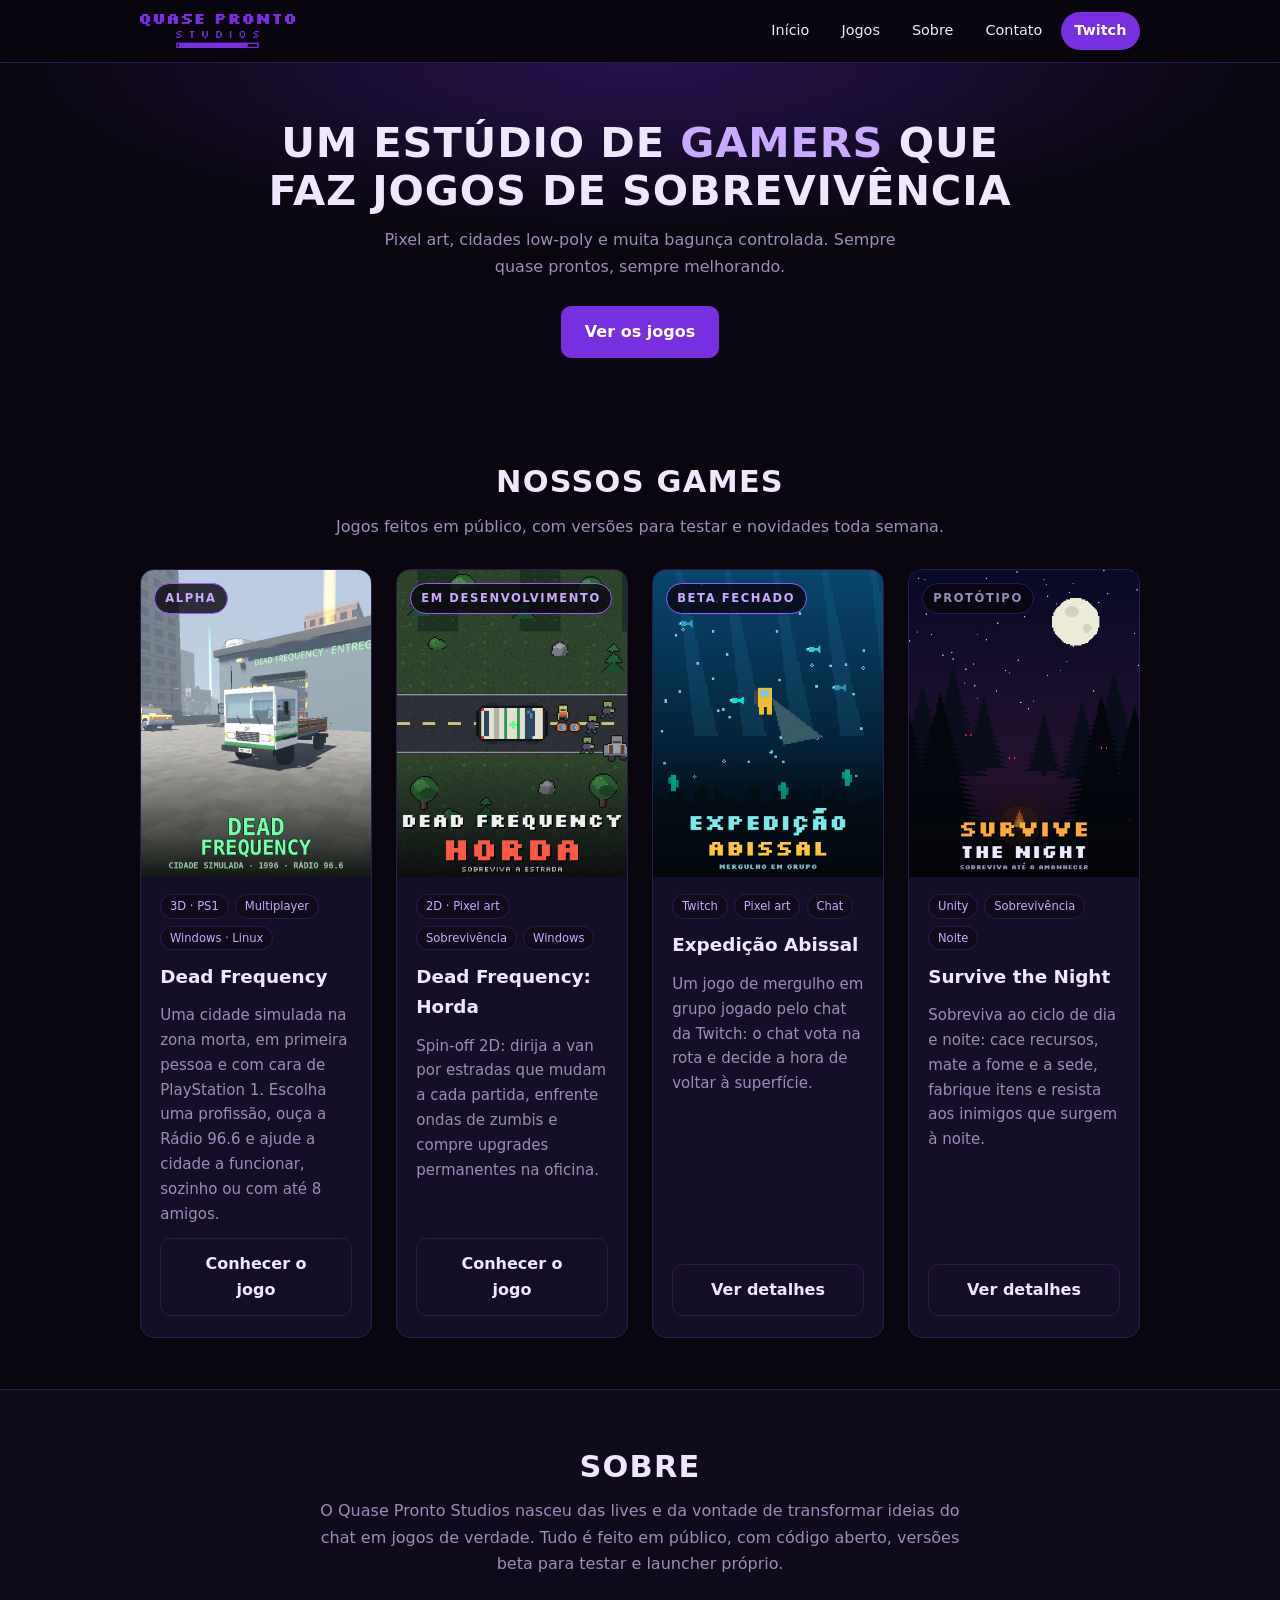
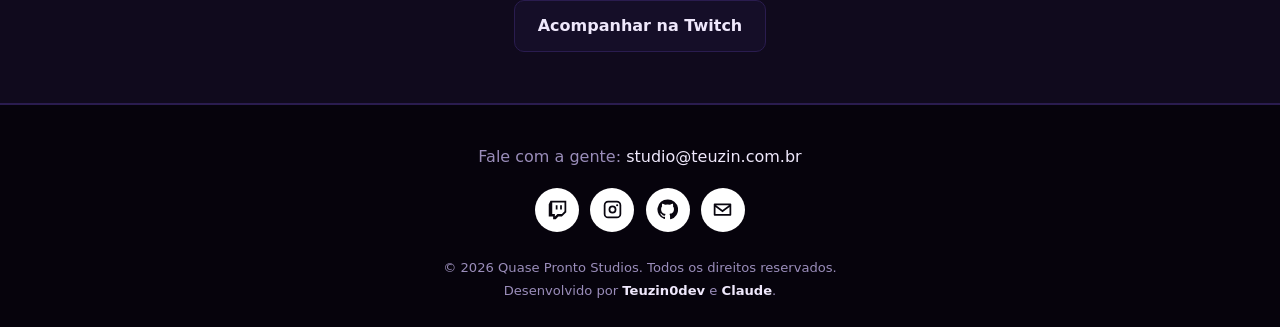
==== commit f50985e1: "Logo só com o wordmark, páginas de Expedição Abissal e Survive the Night Co-Authored-By: Claude Sonn" ====
--- a/index.html
+++ b/index.html
@@ -11,88 +11,27 @@
 <meta property="og:title" content="Quase Pronto Studios">
 <meta property="og:description" content="Estúdio indie de jogos. Sempre quase prontos, sempre melhorando.">
 <meta property="og:image" content="https://studios.teuzin.com.br/assets/capa-horda.jpg">
-<style>
-:root{--bg:#09060f;--bg2:#100a1d;--panel:#150e28;--line:#2a1c4f;--p:#782fe0;--p2:#9b5cff;--pl:#c9aaff;--tx:#efe8fc;--dim:#9a8dba}
-*{box-sizing:border-box}
-html{scroll-behavior:smooth;scroll-padding-top:70px}
-body{margin:0;background:var(--bg);color:var(--tx);font:16px/1.65 system-ui,-apple-system,"Segoe UI",Roboto,sans-serif;-webkit-font-smoothing:antialiased}
-a{color:var(--pl)}img{max-width:100%;display:block}
-.wrap{max-width:1040px;margin:0 auto;padding:0 1.25rem}
-
-header.top{position:sticky;top:0;z-index:20;background:rgba(9,6,15,.85);backdrop-filter:blur(10px);border-bottom:1px solid var(--line)}
-.bar{display:flex;align-items:center;justify-content:space-between;gap:1rem;height:62px}
-.brand{display:flex;align-items:center;gap:.65rem;color:var(--tx);text-decoration:none;font-weight:700}
-.brand img{width:34px;height:34px;border-radius:8px}
-nav{display:flex;gap:.3rem;align-items:center}
-nav a{color:var(--tx);text-decoration:none;font-size:.9rem;padding:.45rem .85rem;border-radius:999px;transition:.15s}
-nav a:hover{background:var(--panel);color:var(--pl)}
-nav a.cta{background:var(--p);color:#fff;font-weight:600}
-nav a.cta:hover{background:var(--p2)}
-
-.hero{padding:3.5rem 0 3rem;text-align:center;background:radial-gradient(ellipse 70% 70% at 50% 0,#27134f 0,transparent 72%)}
-.hero img{width:min(300px,70%);margin:0 auto 1.1rem;filter:drop-shadow(0 10px 40px rgba(120,47,224,.4))}
-h1{font-size:clamp(1.6rem,5vw,2.6rem);line-height:1.15;margin:0 auto .8rem;max-width:760px;text-transform:uppercase;letter-spacing:.02em}
-h1 em{font-style:normal;color:var(--pl)}
-.lead{max-width:560px;margin:0 auto 1.6rem;color:var(--dim)}
-.btn{display:inline-block;padding:.75rem 1.4rem;border-radius:10px;font-weight:600;text-decoration:none;border:1px solid var(--line);color:var(--tx);background:var(--panel);transition:.15s}
-.btn:hover{border-color:var(--p2);transform:translateY(-1px)}
-.btn.primary{background:var(--p);border-color:var(--p);color:#fff}
-.btn.primary:hover{background:var(--p2);border-color:var(--p2)}
-
-section{padding:3.2rem 0}
-section.alt{background:var(--bg2);border-block:1px solid var(--line)}
-h2{font-size:clamp(1.4rem,4vw,1.9rem);margin:0 0 .4rem;text-transform:uppercase;letter-spacing:.04em}
-.sub{color:var(--dim);margin:0 0 1.8rem}
-
-.games{display:grid;gap:1.5rem;grid-template-columns:repeat(auto-fit,minmax(280px,1fr));max-width:760px;margin:0 auto}
-.game{background:var(--panel);border:1px solid var(--line);border-radius:14px;overflow:hidden;display:flex;flex-direction:column;transition:.2s}
-.game:hover{border-color:var(--p);transform:translateY(-4px);box-shadow:0 18px 50px rgba(120,47,224,.25)}
-.cover{position:relative;aspect-ratio:3/4;overflow:hidden;background:#000}
-.cover img{width:100%;height:100%;object-fit:cover}
-.status{position:absolute;top:.8rem;left:.8rem;font-size:.72rem;font-weight:700;letter-spacing:.14em;text-transform:uppercase;padding:.3rem .65rem;border-radius:999px;background:rgba(9,6,15,.8);border:1px solid var(--p2);color:var(--pl)}
-.info{padding:1.1rem 1.2rem 1.3rem;display:flex;flex-direction:column;gap:.7rem;flex:1}
-.info h3{margin:0;font-size:1.15rem}
-.info p{margin:0;color:var(--dim);font-size:.94rem;flex:1}
-.tags{display:flex;gap:.4rem;flex-wrap:wrap}
-.tag{font-size:.72rem;color:var(--pl);border:1px solid var(--line);padding:.12rem .55rem;border-radius:999px;background:var(--bg2)}
-.info .btn{text-align:center}
-
-.about{max-width:680px;margin:0 auto;text-align:center}
-.about p{color:var(--dim);margin:.4rem 0 1.4rem}
-
-footer{background:#06030c;border-top:1px solid var(--line);padding:2.4rem 0 1.6rem;text-align:center}
-footer .contact{color:var(--dim);margin:0 0 1.1rem}
-footer .contact a{color:var(--tx);text-decoration:none}
-footer .contact a:hover{color:var(--pl)}
-.social{display:flex;gap:.7rem;justify-content:center;margin-bottom:1.6rem}
-.social a{display:inline-flex;align-items:center;justify-content:center;width:44px;height:44px;border-radius:50%;background:#fff;transition:.15s}
-.social a:hover{background:var(--pl);transform:translateY(-3px)}
-.social svg{width:21px;height:21px;fill:#09060f}
-.credits{color:var(--dim);font-size:.82rem;line-height:1.7}
-.credits b{color:var(--tx);font-weight:600}
-
-@media(max-width:640px){nav a:not(.cta){display:none}}
-</style>
+<link rel="stylesheet" href="assets/style.css">
 </head>
 <body>
 
 <header class="top">
   <div class="wrap bar">
-    <a class="brand" href="#inicio"><img src="assets/quase-pronto-icone.png" alt=""><span>Quase Pronto Studios</span></a>
+    <a class="brand" href="#inicio" aria-label="Quase Pronto Studios"><img src="assets/quase-pronto-logo.png" alt="Quase Pronto Studios"></a>
     <nav aria-label="Principal">
       <a href="#inicio">Início</a>
       <a href="#jogos">Jogos</a>
       <a href="#sobre">Sobre</a>
       <a href="#contato">Contato</a>
-      <a class="cta" href="#jogos">Jogar</a>
+      <a class="cta" href="https://www.twitch.tv/teuzin0dev">Twitch</a>
     </nav>
   </div>
 </header>
 
+
 <main>
 <div class="hero" id="inicio">
   <div class="wrap">
-    <img src="assets/quase-pronto-studios.png" alt="Quase Pronto Studios">
     <h1>Um estúdio de <em>gamers</em> que faz jogos de sobrevivência</h1>
     <p class="lead">Pixel art, cidades low-poly e muita bagunça controlada. Sempre quase prontos, sempre melhorando.</p>
     <a class="btn primary" href="#jogos">Ver os jogos</a>
@@ -102,7 +41,7 @@
 <section id="jogos">
   <div class="wrap">
     <h2 style="text-align:center">Nossos games</h2>
-    <p class="sub" style="text-align:center">Projetos abertos, com código no GitHub e launcher que atualiza sozinho.</p>
+    <p class="sub" style="text-align:center">Jogos feitos em público, com versões para testar e novidades toda semana.</p>
     <div class="games">
       <article class="game">
         <div class="cover"><img src="assets/capa-dead-frequency.jpg" alt="Capa de Dead Frequency" loading="lazy"><span class="status">Alpha</span></div>
@@ -120,6 +59,24 @@
           <h3>Dead Frequency: Horda</h3>
           <p>Spin-off 2D: dirija a van por estradas que mudam a cada partida, enfrente ondas de zumbis e compre upgrades permanentes na oficina.</p>
           <a class="btn" href="https://studios.teuzin.com.br/df-horda/">Conhecer o jogo</a>
+        </div>
+      </article>
+      <article class="game">
+        <div class="cover"><img src="assets/capa-expedicao-abissal.jpg" alt="Capa de Expedição Abissal" loading="lazy"><span class="status">Beta fechado</span></div>
+        <div class="info">
+          <div class="tags"><span class="tag">Twitch</span><span class="tag">Pixel art</span><span class="tag">Chat</span></div>
+          <h3>Expedição Abissal</h3>
+          <p>Um jogo de mergulho em grupo jogado pelo chat da Twitch: o chat vota na rota e decide a hora de voltar à superfície.</p>
+          <a class="btn" href="expedicao-abissal/">Ver detalhes</a>
+        </div>
+      </article>
+      <article class="game">
+        <div class="cover"><img src="assets/capa-survive-the-night.jpg" alt="Capa de Survive the Night" loading="lazy"><span class="status soon">Protótipo</span></div>
+        <div class="info">
+          <div class="tags"><span class="tag">Unity</span><span class="tag">Sobrevivência</span><span class="tag">Noite</span></div>
+          <h3>Survive the Night</h3>
+          <p>Sobreviva ao ciclo de dia e noite: cace recursos, mate a fome e a sede, fabrique itens e resista aos inimigos que surgem à noite.</p>
+          <a class="btn" href="survive-the-night/">Ver detalhes</a>
         </div>
       </article>
     </div>
--- a/assets/style.css
+++ b/assets/style.css
@@ -0,0 +1,73 @@
+:root{--bg:#09060f;--bg2:#100a1d;--panel:#150e28;--line:#2a1c4f;--p:#782fe0;--p2:#9b5cff;--pl:#c9aaff;--tx:#efe8fc;--dim:#9a8dba}
+*{box-sizing:border-box}
+html{scroll-behavior:smooth;scroll-padding-top:70px}
+body{margin:0;background:var(--bg);color:var(--tx);font:16px/1.65 system-ui,-apple-system,"Segoe UI",Roboto,sans-serif;-webkit-font-smoothing:antialiased}
+a{color:var(--pl)}img{max-width:100%;display:block}
+.wrap{max-width:1040px;margin:0 auto;padding:0 1.25rem}
+
+header.top{position:sticky;top:0;z-index:20;background:rgba(9,6,15,.85);backdrop-filter:blur(10px);border-bottom:1px solid var(--line)}
+.bar{display:flex;align-items:center;justify-content:space-between;gap:1rem;height:62px}
+.brand{display:flex;align-items:center;gap:.65rem;color:var(--tx);text-decoration:none;font-weight:700}
+.brand img{width:34px;height:34px;border-radius:8px}
+nav{display:flex;gap:.3rem;align-items:center}
+nav a{color:var(--tx);text-decoration:none;font-size:.9rem;padding:.45rem .85rem;border-radius:999px;transition:.15s}
+nav a:hover{background:var(--panel);color:var(--pl)}
+nav a.cta{background:var(--p);color:#fff;font-weight:600}
+nav a.cta:hover{background:var(--p2)}
+
+.hero{padding:3.5rem 0 3rem;text-align:center;background:radial-gradient(ellipse 70% 70% at 50% 0,#27134f 0,transparent 72%)}
+.hero img{width:min(300px,70%);margin:0 auto 1.1rem;filter:drop-shadow(0 10px 40px rgba(120,47,224,.4))}
+h1{font-size:clamp(1.6rem,5vw,2.6rem);line-height:1.15;margin:0 auto .8rem;max-width:760px;text-transform:uppercase;letter-spacing:.02em}
+h1 em{font-style:normal;color:var(--pl)}
+.lead{max-width:560px;margin:0 auto 1.6rem;color:var(--dim)}
+.btn{display:inline-block;padding:.75rem 1.4rem;border-radius:10px;font-weight:600;text-decoration:none;border:1px solid var(--line);color:var(--tx);background:var(--panel);transition:.15s}
+.btn:hover{border-color:var(--p2);transform:translateY(-1px)}
+.btn.primary{background:var(--p);border-color:var(--p);color:#fff}
+.btn.primary:hover{background:var(--p2);border-color:var(--p2)}
+
+section{padding:3.2rem 0}
+section.alt{background:var(--bg2);border-block:1px solid var(--line)}
+h2{font-size:clamp(1.4rem,4vw,1.9rem);margin:0 0 .4rem;text-transform:uppercase;letter-spacing:.04em}
+.sub{color:var(--dim);margin:0 0 1.8rem}
+
+.games{display:grid;gap:1.5rem;grid-template-columns:repeat(auto-fit,minmax(220px,1fr));max-width:1040px;margin:0 auto}
+.game{background:var(--panel);border:1px solid var(--line);border-radius:14px;overflow:hidden;display:flex;flex-direction:column;transition:.2s}
+.game:hover{border-color:var(--p);transform:translateY(-4px);box-shadow:0 18px 50px rgba(120,47,224,.25)}
+.cover{position:relative;aspect-ratio:3/4;overflow:hidden;background:#000}
+.cover img{width:100%;height:100%;object-fit:cover}
+.status{position:absolute;top:.8rem;left:.8rem;font-size:.72rem;font-weight:700;letter-spacing:.14em;text-transform:uppercase;padding:.3rem .65rem;border-radius:999px;background:rgba(9,6,15,.8);border:1px solid var(--p2);color:var(--pl)}
+.info{padding:1.1rem 1.2rem 1.3rem;display:flex;flex-direction:column;gap:.7rem;flex:1}
+.info h3{margin:0;font-size:1.15rem}
+.info p{margin:0;color:var(--dim);font-size:.94rem;flex:1}
+.tags{display:flex;gap:.4rem;flex-wrap:wrap}
+.tag{font-size:.72rem;color:var(--pl);border:1px solid var(--line);padding:.12rem .55rem;border-radius:999px;background:var(--bg2)}
+.info .btn{text-align:center}
+
+.about{max-width:680px;margin:0 auto;text-align:center}
+.about p{color:var(--dim);margin:.4rem 0 1.4rem}
+
+footer{background:#06030c;border-top:1px solid var(--line);padding:2.4rem 0 1.6rem;text-align:center}
+footer .contact{color:var(--dim);margin:0 0 1.1rem}
+footer .contact a{color:var(--tx);text-decoration:none}
+footer .contact a:hover{color:var(--pl)}
+.social{display:flex;gap:.7rem;justify-content:center;margin-bottom:1.6rem}
+.social a{display:inline-flex;align-items:center;justify-content:center;width:44px;height:44px;border-radius:50%;background:#fff;transition:.15s}
+.social a:hover{background:var(--pl);transform:translateY(-3px)}
+.social svg{width:21px;height:21px;fill:#09060f}
+.credits{color:var(--dim);font-size:.82rem;line-height:1.7}
+.credits b{color:var(--tx);font-weight:600}
+
+@media(max-width:640px){nav a:not(.cta){display:none}}
+
+.brand img{width:auto;height:34px;border-radius:0}
+.status.soon{border-color:var(--line);color:var(--dim)}
+.page-hero{display:grid;gap:2rem;grid-template-columns:minmax(0,320px) 1fr;align-items:center;padding:3rem 1.25rem 2rem}
+.page-hero .cover{border-radius:14px;border:1px solid var(--line)}
+.page-hero h1{text-align:left;margin:0 0 .6rem;max-width:none}
+.page-hero p{color:var(--dim);margin:.4rem 0 1rem}
+.feat{display:grid;gap:1rem;grid-template-columns:repeat(auto-fit,minmax(185px,1fr))}
+.feat div{background:var(--panel);border:1px solid var(--line);border-radius:12px;padding:1.1rem 1.2rem}
+.feat h3{margin:0 0 .3rem;font-size:1rem;color:var(--pl)}
+.feat p{margin:0;color:var(--dim);font-size:.92rem}
+.note{color:var(--dim);font-size:.88rem;margin-top:1.4rem}
+@media(max-width:700px){.page-hero{grid-template-columns:1fr}.page-hero h1{text-align:center}.page-hero .cover{max-width:300px;margin:0 auto}.page-hero>div{text-align:center}}
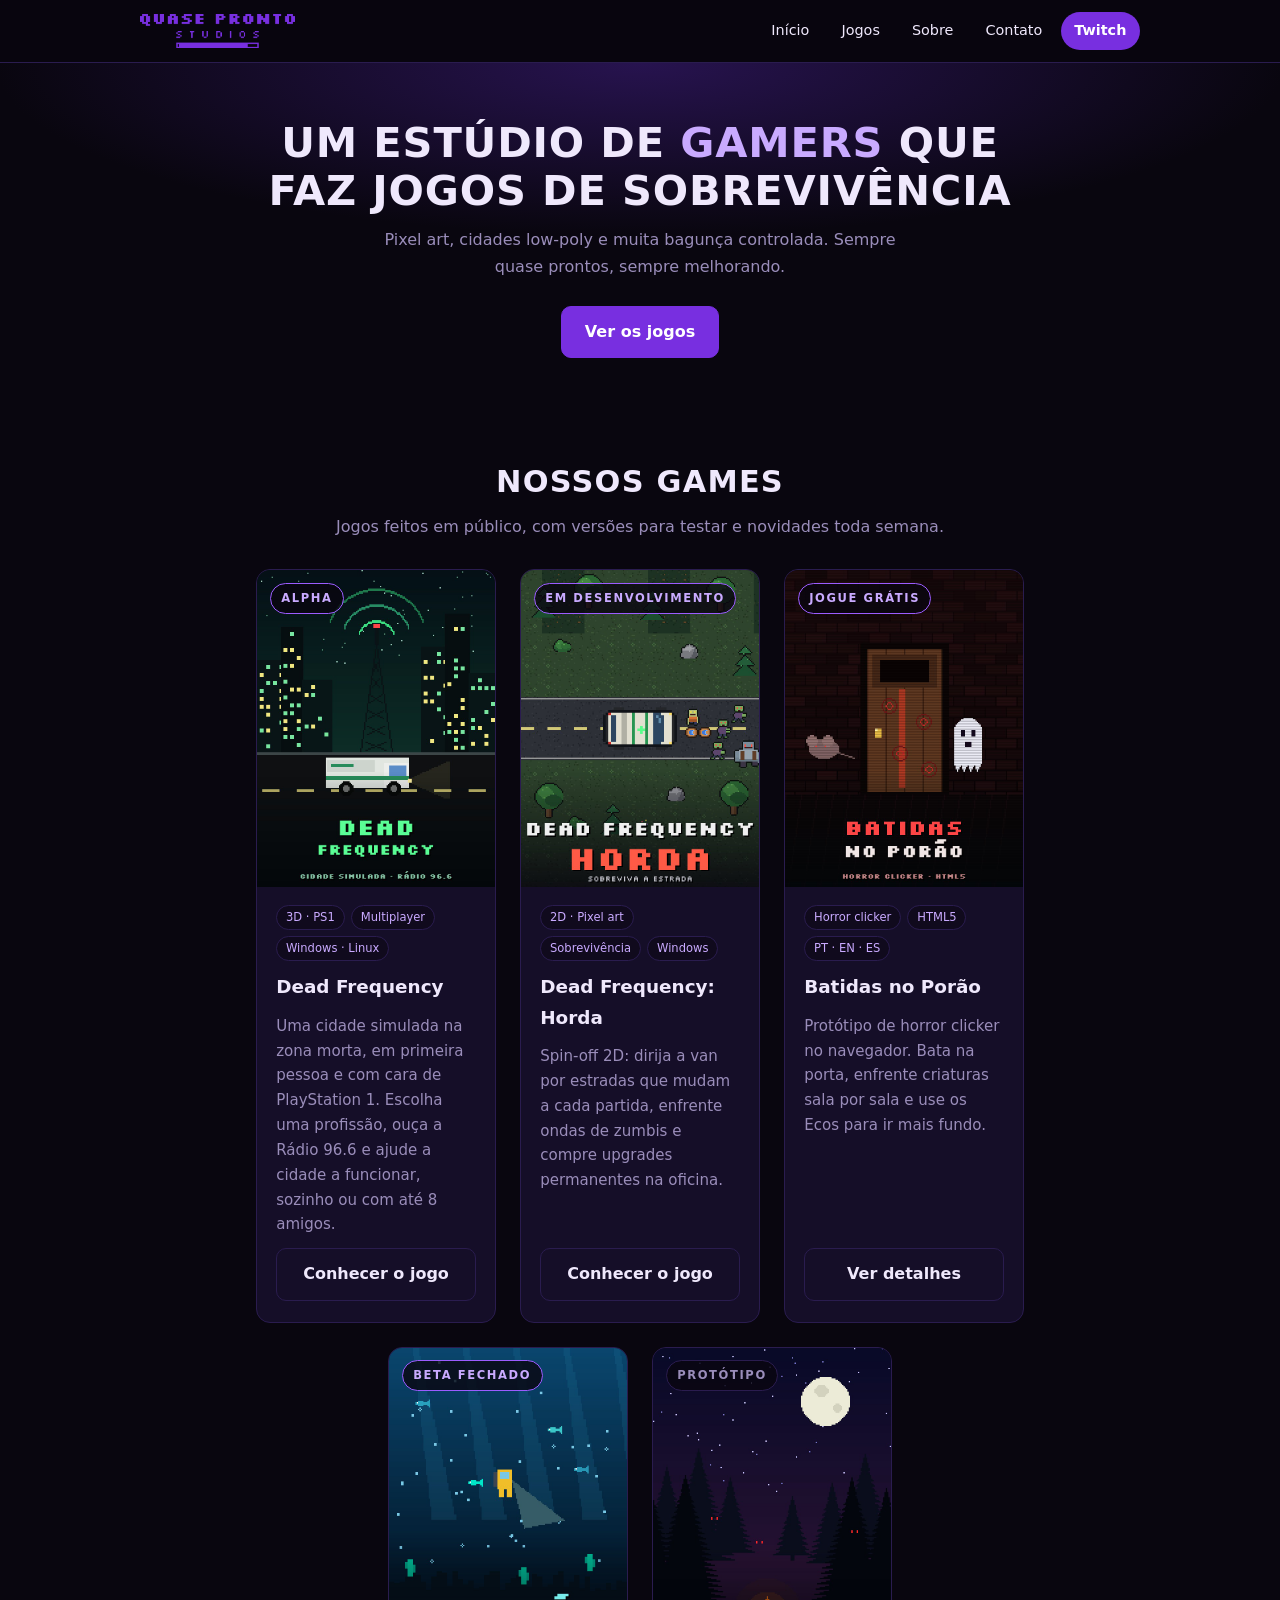
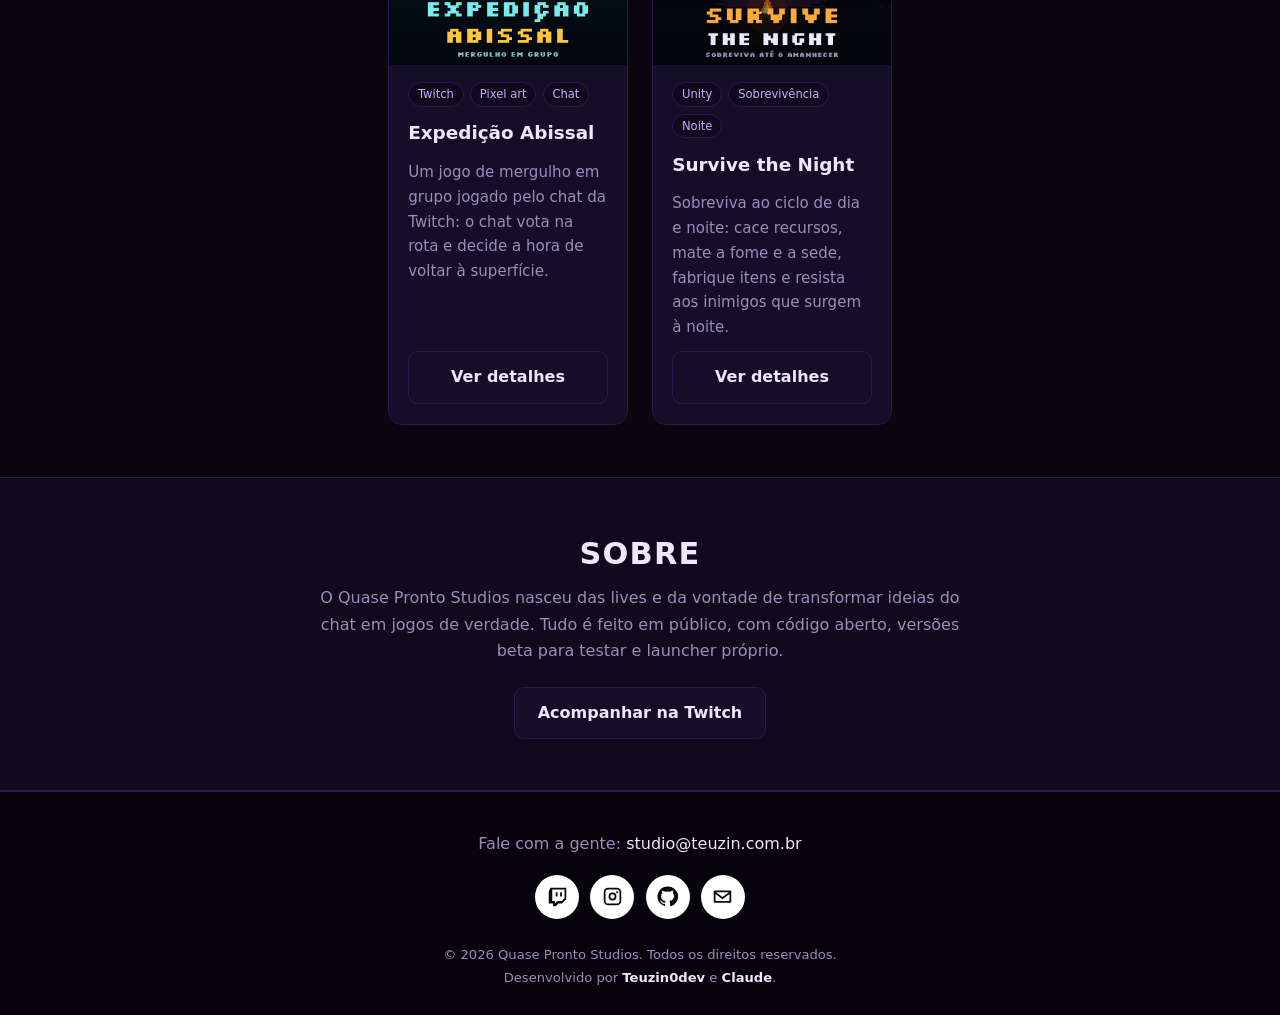
==== commit 36e52faa: "Nova capa do Dead Frequency e página do Batidas no Porão Co-Authored-By: Claude Sonnet 5.5 <noreply@" ====
--- a/index.html
+++ b/index.html
@@ -62,6 +62,15 @@
         </div>
       </article>
       <article class="game">
+        <div class="cover"><img src="assets/capa-batidas-no-porao.jpg" alt="Capa de Batidas no Porão" loading="lazy"><span class="status">Jogue grátis</span></div>
+        <div class="info">
+          <div class="tags"><span class="tag">Horror clicker</span><span class="tag">HTML5</span><span class="tag">PT · EN · ES</span></div>
+          <h3>Batidas no Porão</h3>
+          <p>Protótipo de horror clicker no navegador. Bata na porta, enfrente criaturas sala por sala e use os Ecos para ir mais fundo.</p>
+          <a class="btn" href="batidas-no-porao/">Ver detalhes</a>
+        </div>
+      </article>
+      <article class="game">
         <div class="cover"><img src="assets/capa-expedicao-abissal.jpg" alt="Capa de Expedição Abissal" loading="lazy"><span class="status">Beta fechado</span></div>
         <div class="info">
           <div class="tags"><span class="tag">Twitch</span><span class="tag">Pixel art</span><span class="tag">Chat</span></div>
--- a/assets/style.css
+++ b/assets/style.css
@@ -30,8 +30,8 @@
 h2{font-size:clamp(1.4rem,4vw,1.9rem);margin:0 0 .4rem;text-transform:uppercase;letter-spacing:.04em}
 .sub{color:var(--dim);margin:0 0 1.8rem}
 
-.games{display:grid;gap:1.5rem;grid-template-columns:repeat(auto-fit,minmax(220px,1fr));max-width:1040px;margin:0 auto}
-.game{background:var(--panel);border:1px solid var(--line);border-radius:14px;overflow:hidden;display:flex;flex-direction:column;transition:.2s}
+.games{display:flex;flex-wrap:wrap;justify-content:center;gap:1.5rem;max-width:1100px;margin:0 auto}
+.game{flex:0 1 240px;background:var(--panel);border:1px solid var(--line);border-radius:14px;overflow:hidden;display:flex;flex-direction:column;transition:.2s}
 .game:hover{border-color:var(--p);transform:translateY(-4px);box-shadow:0 18px 50px rgba(120,47,224,.25)}
 .cover{position:relative;aspect-ratio:3/4;overflow:hidden;background:#000}
 .cover img{width:100%;height:100%;object-fit:cover}
@@ -71,3 +71,4 @@
 .feat p{margin:0;color:var(--dim);font-size:.92rem}
 .note{color:var(--dim);font-size:.88rem;margin-top:1.4rem}
 @media(max-width:700px){.page-hero{grid-template-columns:1fr}.page-hero h1{text-align:center}.page-hero .cover{max-width:300px;margin:0 auto}.page-hero>div{text-align:center}}
+@media(max-width:560px){.game{flex-basis:100%}}
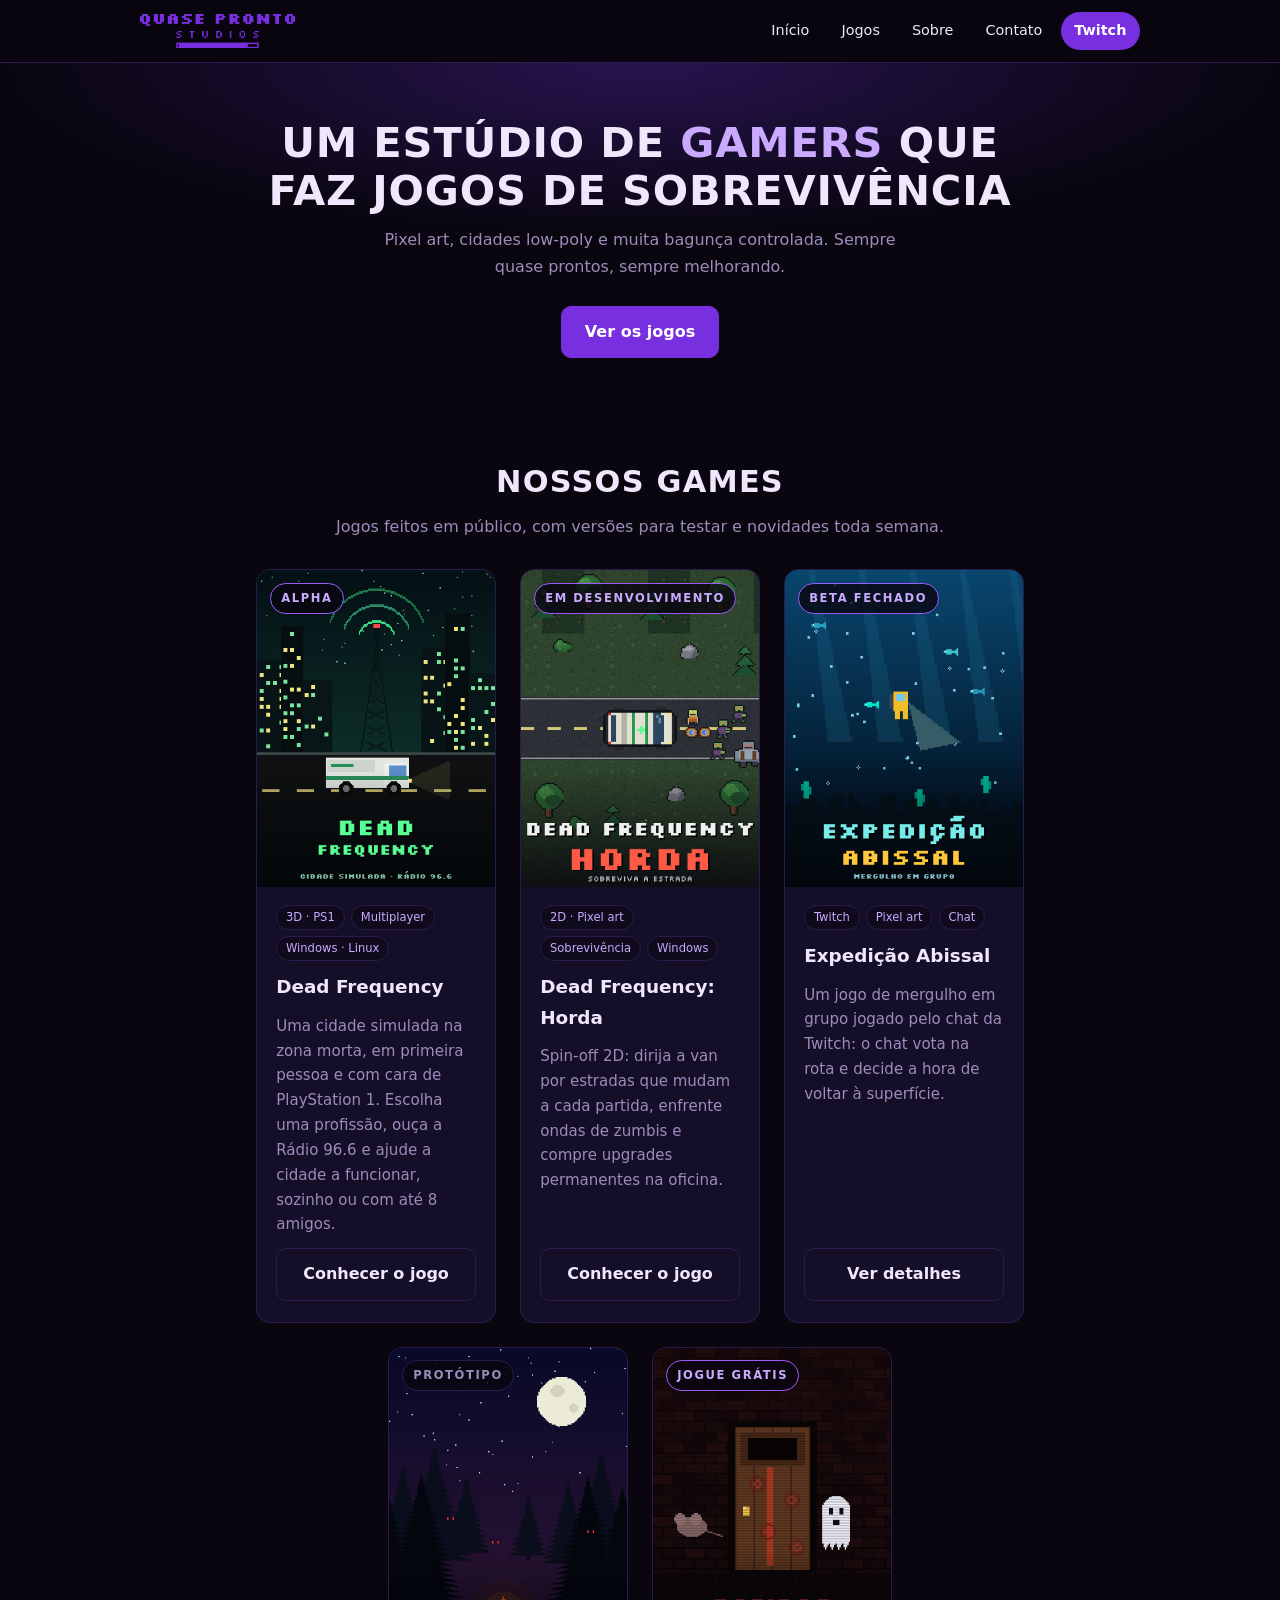
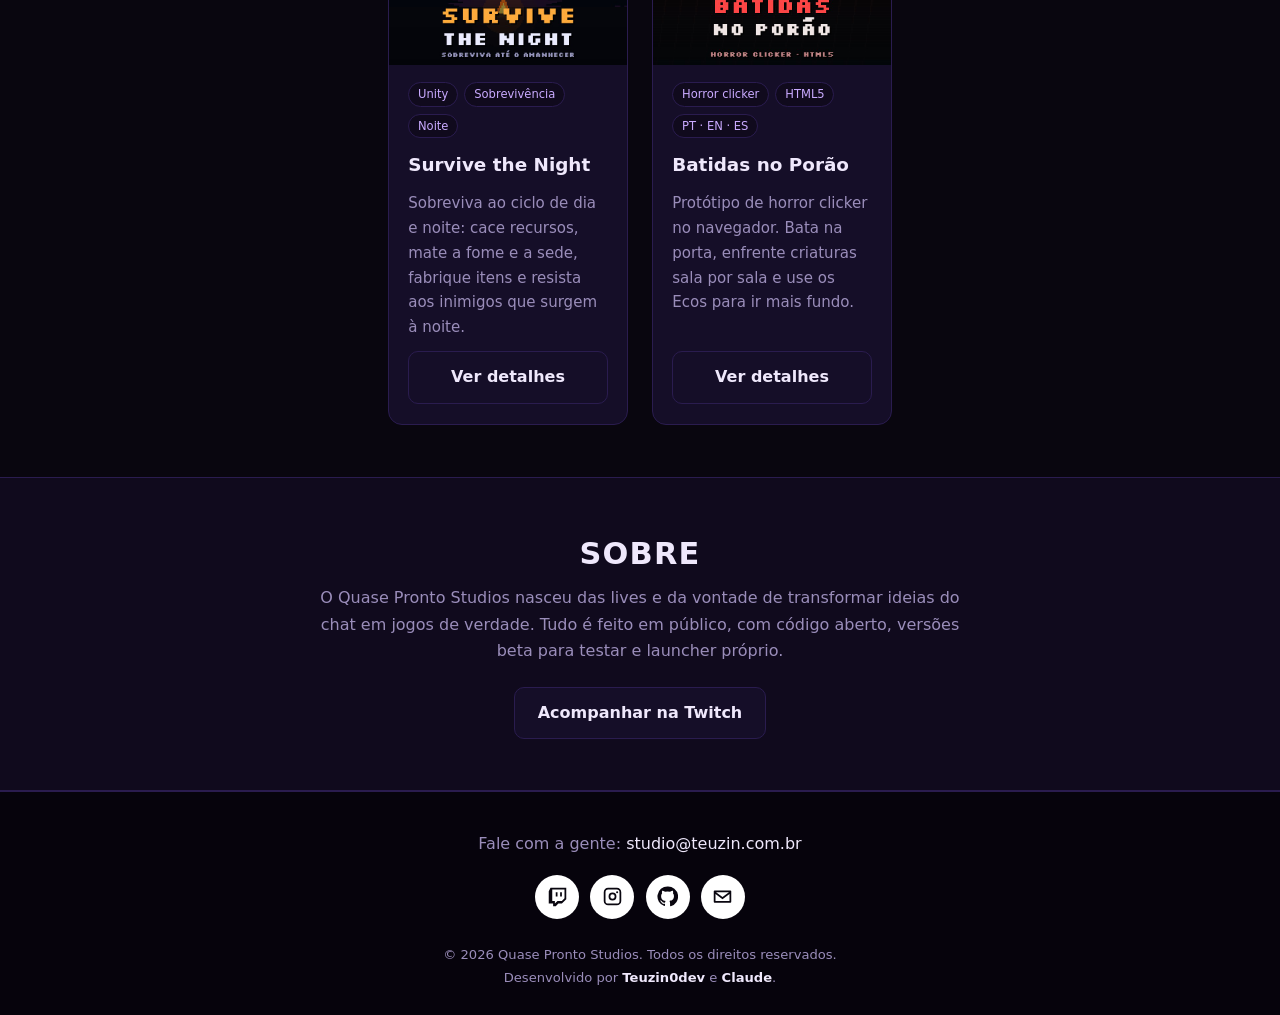
==== commit 12d75e23: "Update index.html" ====
--- a/index.html
+++ b/index.html
@@ -61,15 +61,7 @@
           <a class="btn" href="https://studios.teuzin.com.br/df-horda/">Conhecer o jogo</a>
         </div>
       </article>
-      <article class="game">
-        <div class="cover"><img src="assets/capa-batidas-no-porao.jpg" alt="Capa de Batidas no Porão" loading="lazy"><span class="status">Jogue grátis</span></div>
-        <div class="info">
-          <div class="tags"><span class="tag">Horror clicker</span><span class="tag">HTML5</span><span class="tag">PT · EN · ES</span></div>
-          <h3>Batidas no Porão</h3>
-          <p>Protótipo de horror clicker no navegador. Bata na porta, enfrente criaturas sala por sala e use os Ecos para ir mais fundo.</p>
-          <a class="btn" href="batidas-no-porao/">Ver detalhes</a>
-        </div>
-      </article>
+      
       <article class="game">
         <div class="cover"><img src="assets/capa-expedicao-abissal.jpg" alt="Capa de Expedição Abissal" loading="lazy"><span class="status">Beta fechado</span></div>
         <div class="info">
@@ -88,6 +80,16 @@
           <a class="btn" href="survive-the-night/">Ver detalhes</a>
         </div>
       </article>
+      <article class="game">
+        <div class="cover"><img src="assets/capa-batidas-no-porao.jpg" alt="Capa de Batidas no Porão" loading="lazy"><span class="status">Jogue grátis</span></div>
+        <div class="info">
+          <div class="tags"><span class="tag">Horror clicker</span><span class="tag">HTML5</span><span class="tag">PT · EN · ES</span></div>
+          <h3>Batidas no Porão</h3>
+          <p>Protótipo de horror clicker no navegador. Bata na porta, enfrente criaturas sala por sala e use os Ecos para ir mais fundo.</p>
+          <a class="btn" href="batidas-no-porao/">Ver detalhes</a>
+        </div>
+      </article>
+      
     </div>
   </div>
 </section>
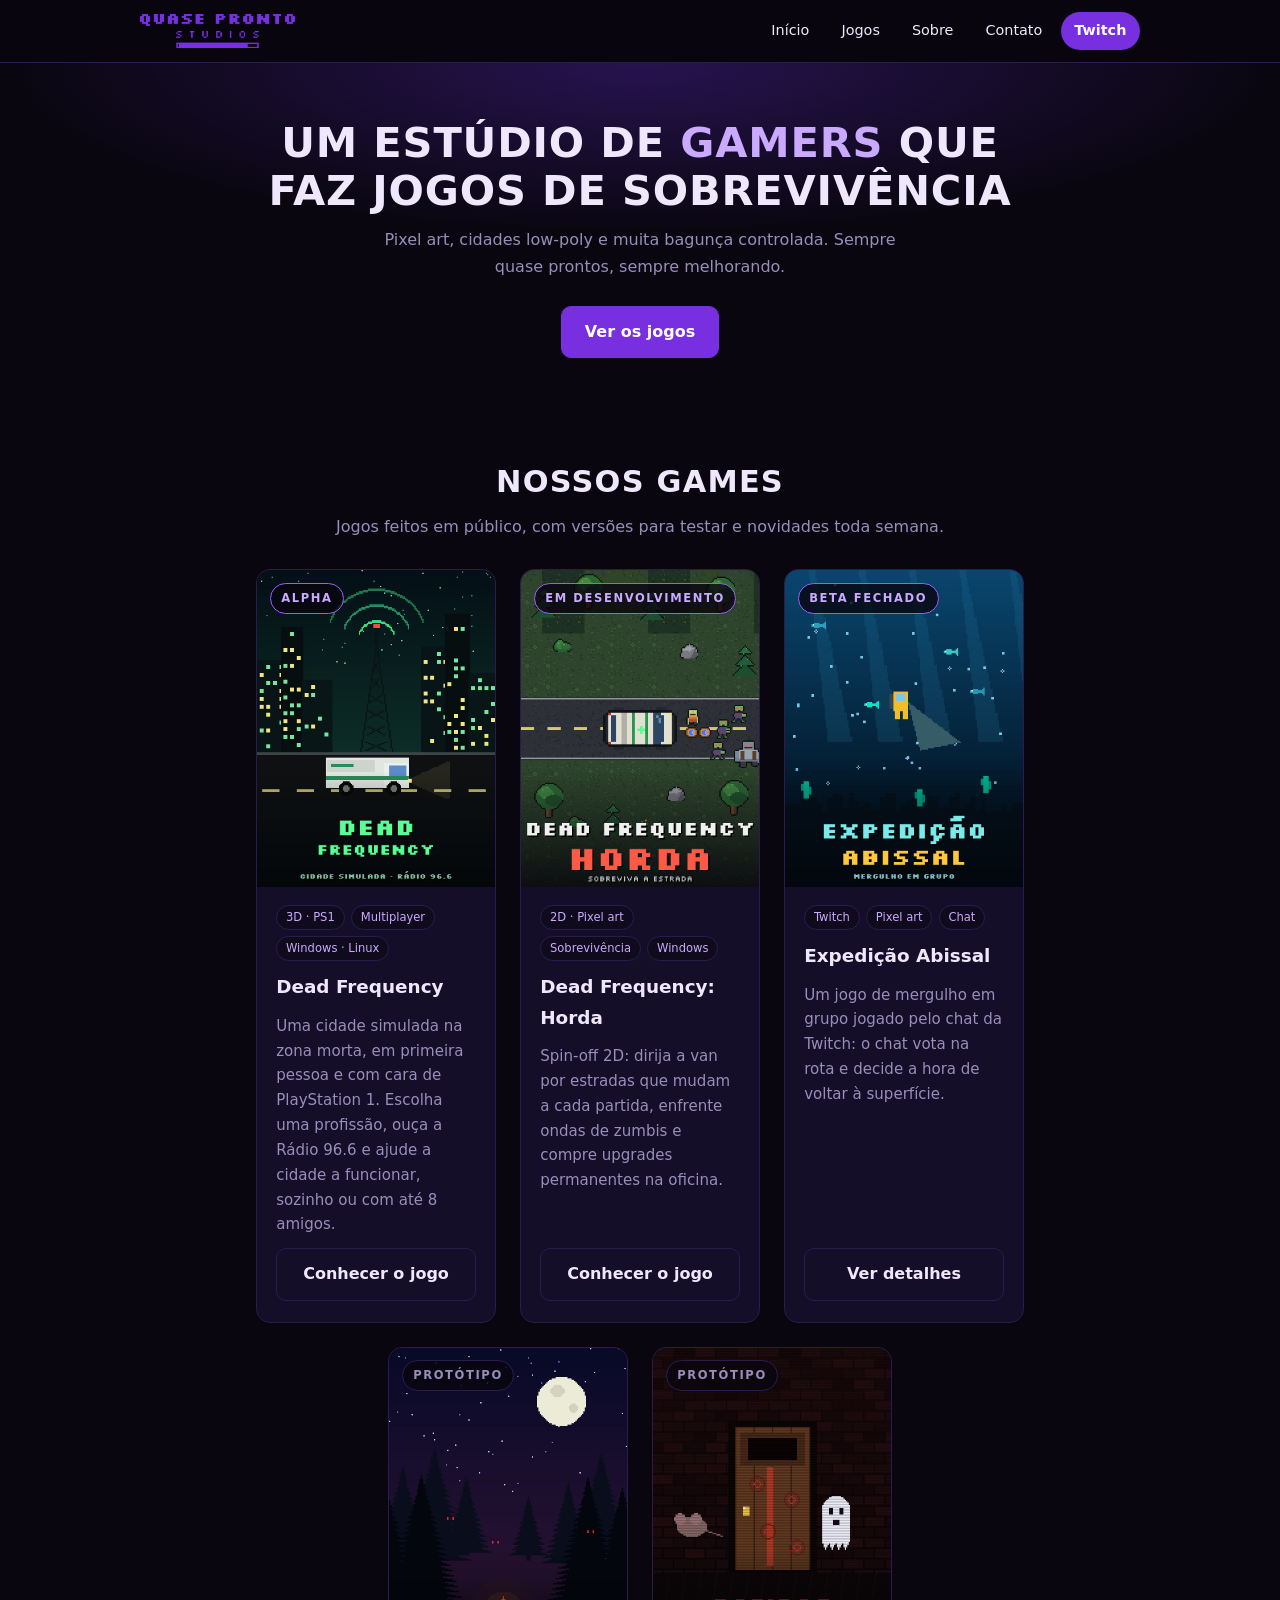
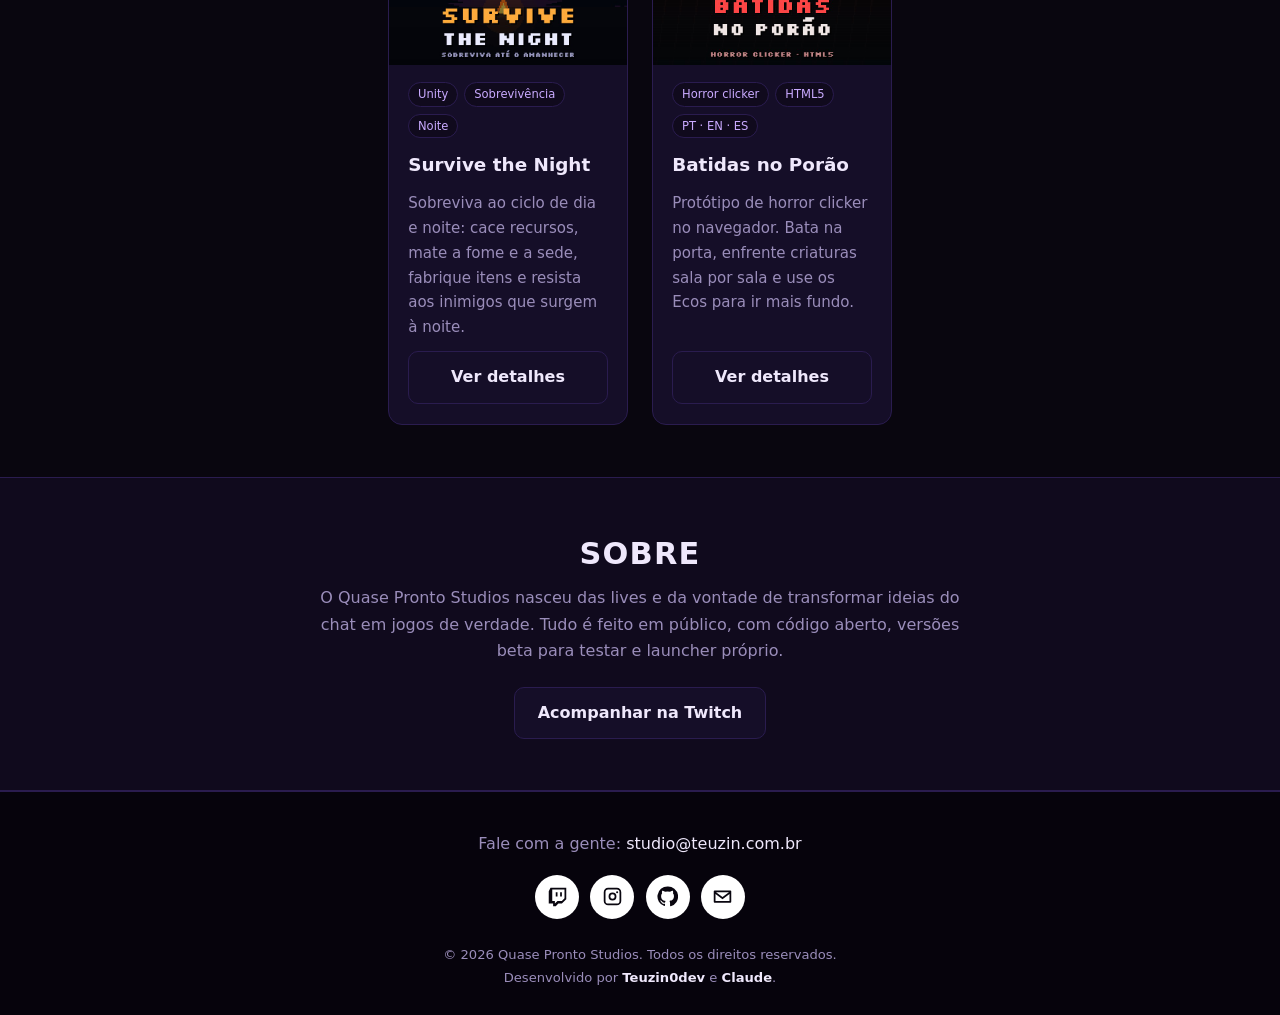
==== commit f1269de5: "Update game status from 'Free Play' to 'Prototype'" ====
--- a/index.html
+++ b/index.html
@@ -81,7 +81,7 @@
         </div>
       </article>
       <article class="game">
-        <div class="cover"><img src="assets/capa-batidas-no-porao.jpg" alt="Capa de Batidas no Porão" loading="lazy"><span class="status">Jogue grátis</span></div>
+        <div class="cover"><img src="assets/capa-batidas-no-porao.jpg" alt="Capa de Batidas no Porão" loading="lazy"><span class="status soon">Protótipo</span></div>
         <div class="info">
           <div class="tags"><span class="tag">Horror clicker</span><span class="tag">HTML5</span><span class="tag">PT · EN · ES</span></div>
           <h3>Batidas no Porão</h3>
